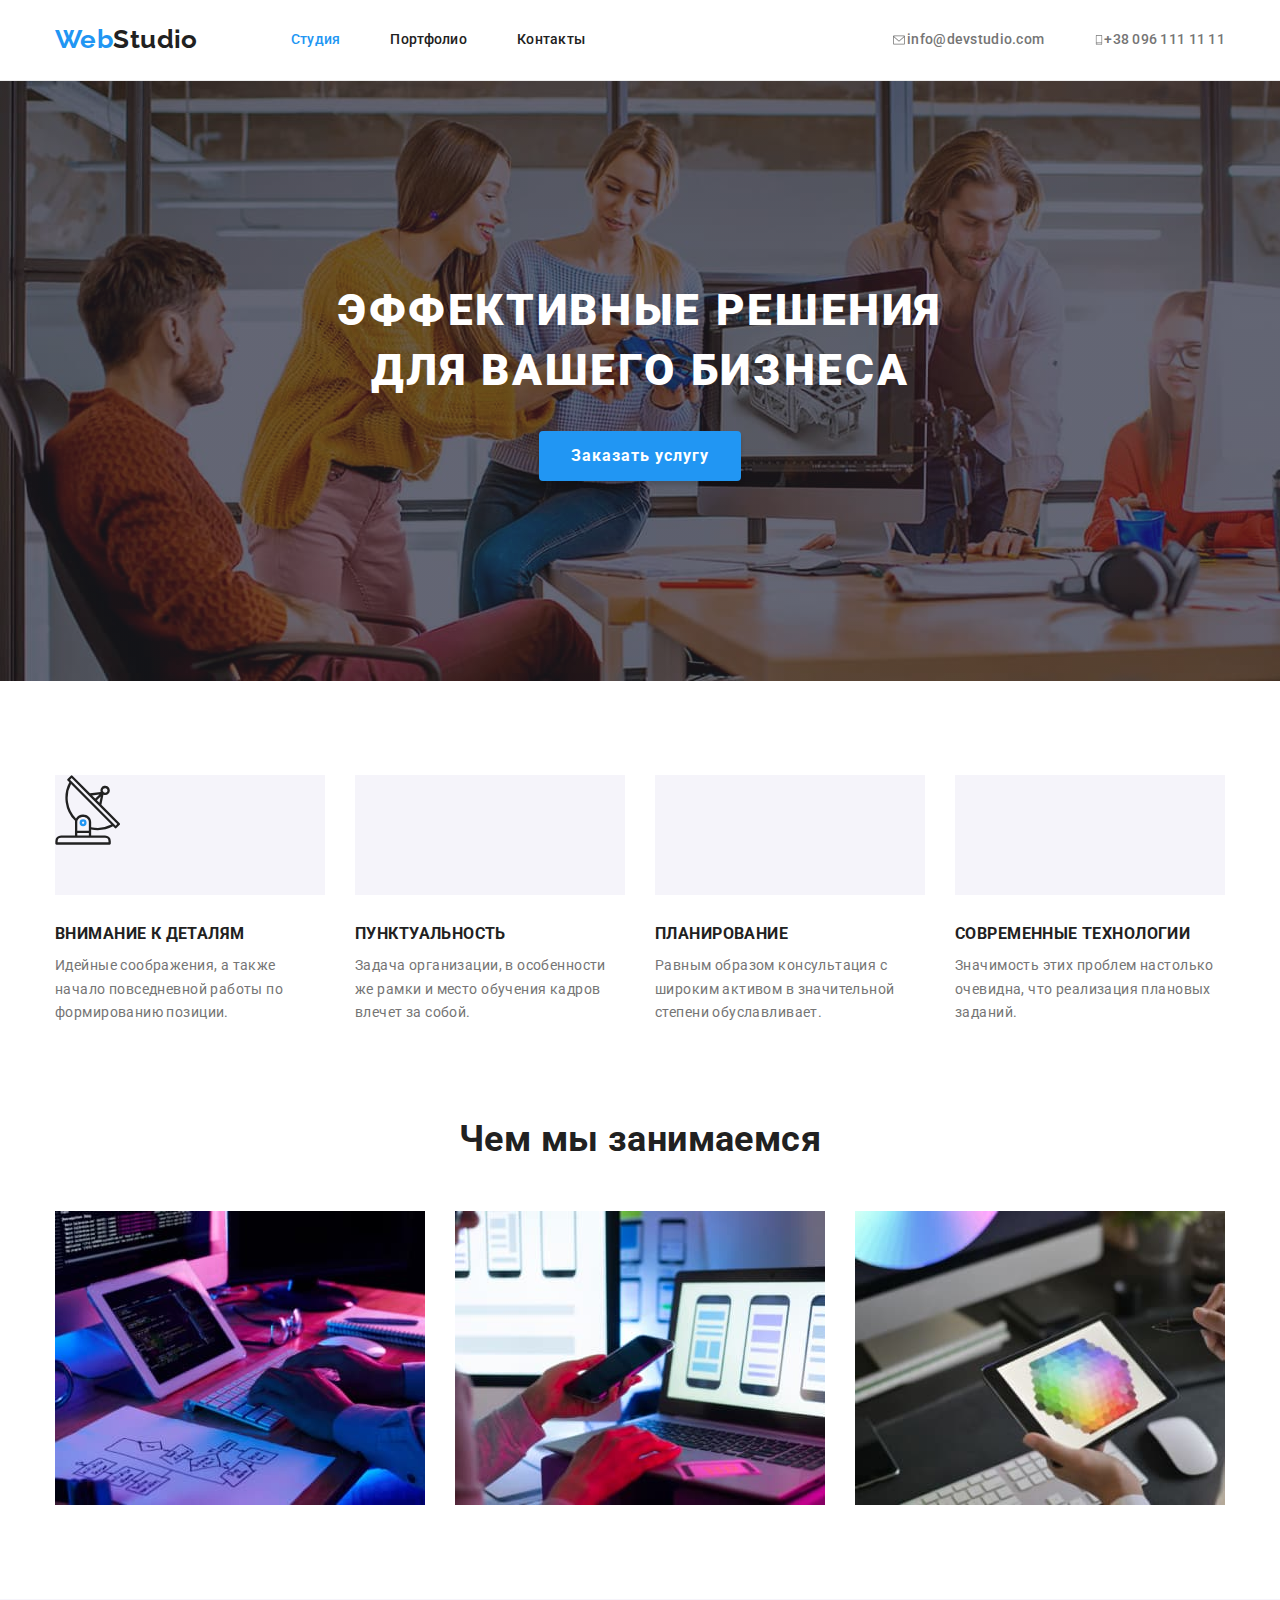
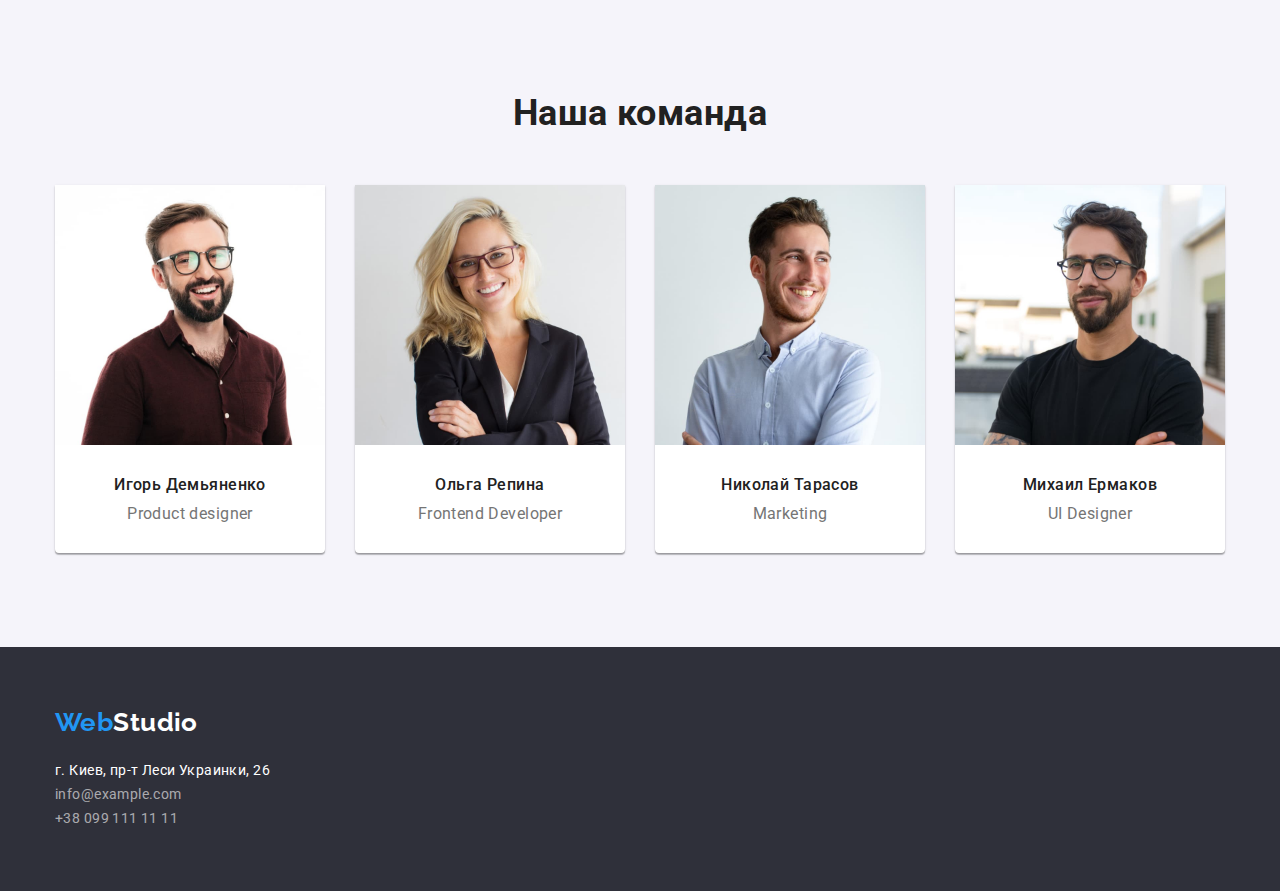
==== index.html @ 72b64bce "features icons" ====
<!DOCTYPE html>
<html lang="ru">
  <head>
    <meta charset="UTF-8" />
    <meta http-equiv="X-UA-Compatible" content="IE=edge" />
    <meta name="viewport" content="width=device-width, initial-scale=1.0" />
    <link rel="preconnect" href="https://fonts.googleapis.com" />
    <link rel="preconnect" href="https://fonts.gstatic.com" crossorigin />
    <link
      href="https://fonts.googleapis.com/css2?family=Raleway:wght@700&family=Roboto:wght@400;500;700;900&display=swap"
      rel="stylesheet"
    />
    <link
      rel="stylesheet"
      href="https://cdnjs.cloudflare.com/ajax/libs/modern-normalize/1.1.0/modern-normalize.min.css"
    />
    <link rel="stylesheet" href="./css/styles.css" />

    <title>Web studio</title>
  </head>

  <body>
    <!--шапка навигация-->
    <header class="top-nav">
      <div class="container top-line">
        <nav class="top-line">
          <a class="company-logo" href="index.html">Web<span class="logo-black">Studio</span> </a>
          <ul class="site-nav">
            <li class="item">
              <a class="nav-link current" href="">Студия</a>
            </li>
            <li class="item">
              <a class="nav-link" href="./portfolio.html">Портфолио</a>
            </li>
            <li class="item">
              <a class="nav-link" href="">Контакты</a>
            </li>
          </ul>
        </nav>
        <ul class="nav-contacts">
          <li class="item">
              <a class="nav-contact"  href="mailto:info@devstudio.com"> <svg class="icon-envelope nav-icon">
              <use href="./images/symbol-defs.svg#icon-envelope"></use> 
            </svg> info@devstudio.com</a>
          </li>
          <li class="item">
            
            <a class="nav-contact" href="tel:+380961111111"> <svg class="icon-phone nav-icon">
              <use href="./images/symbol-defs.svg#icon-smartphone"></use> 
            </svg>+38 096 111 11 11</a>
          </li>
        </ul>
      </div>
    </header>

    <main>
      <!--Главный заголовок с фоном-->
      <section class="main-header">
        <div class="container">
          <h1 class="header-title">Эффективные решения <br />для вашего бизнеса</h1>
          <button class="header-button" type="button">Заказать услугу</button>
        </div>
      </section>

      <!--Особенности-->

      <section class="section">
        <div class="container">
          
          <h2 class="visually-hidden">Особенности</h2>
          <ul class="features-list">
            <li class="features">
              <div class="feature-picture">
                <svg class="picture-icon antenna">
                  <use href="../images/symbol-defs.svg#icon-antenna"></use>
                </svg>
              </div>
              <h3 class="features-header">Внимание к деталям</h3>
              <p class="features-content">
                Идейные соображения, а также начало повседневной работы по формированию позиции.
              </p>
            </li>
            <li class="features">
              <div class="feature-picture"></div>
              <h3 class="features-header">Пунктуальность</h3>
              <p class="features-content">
                Задача организации, в особенности же рамки и место обучения кадров влечет за собой.
              </p>
            </li>
            <li class="features">
              <div class="feature-picture"></div>
              <h3 class="features-header">Планирование</h3>
              <p class="features-content">
                Равным образом консультация с широким активом в значительной степени обуславливает.
              </p>
            </li>
            <li class="features">
              <div class="feature-picture"></div>
              <h3 class="features-header">Современные технологии</h3>
              <p class="features-content">
                Значимость этих проблем настолько очевидна, что реализация плановых заданий.
              </p>
            </li>
          </ul>
        </div>
      </section>

      <!--чем мы занимаемся-->

      <section class="section activities">
        <div class="container">
          <h2 class="header-activities">Чем мы занимаемся</h2>
          <ul class="activities-photos">
            <li class="activities-photo">
              <img class="picture" src="images/box1.jpg" alt="работа за компьютером" width="370" />
            </li>
            <li class="activities-photo">
              <img
                class="picture"
                src="images/box2.jpg"
                alt="работа с моббильным телефоном"
                width="370"
              />
            </li>
            <li class="activities-photo">
              <img class="picture" src="images/box3.jpg" alt="цветовая палитра" width="370" />
            </li>
          </ul>
        </div>
      </section>

      <!--наша команда-->

      <section class="section team">
        <div class="container">
          <h2 class="header-team">Наша команда</h2>
          <ul class="team-cards">
            <li class="team-card">
              <img src="images/product_designer.jpg" alt="мужчина в рубашке и очках" width="270" />
              <div class="team-wrapper">
                <h3 class="team-name">Игорь Демьяненко</h3>
                <p class="team-profession">Product designer</p>
              </div>
            </li>
            <li class="team-card">
              <img src="images/frontend_developer.jpg" alt="женщина в очках" width="270" />
              <div class="team-wrapper">
                <h3 class="team-name">Ольга Репина</h3>
                <p class="team-profession">Frontend Developer</p>
              </div>
            </li>
            <li class="team-card">
              <img src="images/marketing.jpg" alt="мужчина в рубашке" width="270" />
              <div class="team-wrapper">
                <h3 class="team-name">Николай Тарасов</h3>
                <p class="team-profession">Marketing</p>
              </div>
            </li>
            <li class="team-card">
              <img src="images/ui_designer.jpg" alt="мужчина в футболке и очках" width="270" />
              <div class="team-wrapper">
                <h3 class="team-name">Михаил Ермаков</h3>
                <p class="team-profession">UI Designer</p>
              </div>
            </li>
          </ul>
        </div>
      </section>
    </main>
    <!--подвал-->
    <footer class="footer">
      <div class="container">
        <a class="logo-footer" href="index.html">Web<span class="logo-white">Studio</span></a>
        <address class="footer-address-section">
          <ul>
            <li class="footer-address footer-item">г. Киев, пр-т Леси Украинки, 26</li>
            <li>
              <a class="footer-contacts footer-item" href="mailto:info@example.com"
                >info@example.com</a
              >
            </li>
            <li>
              <a class="footer-contacts footer-item" href="tel:+380991111111">+38 099 111 11 11</a>
            </li>
          </ul>
        </address>
      </div>
    </footer>
  </body>
</html>
---- css/styles.css ----
:root {
    --primary-color: #757575;
    --secondary-color: #ffffff;
    --secondary-color-trnsp: #ffffff99;
    --accent-color: #2196f3;
    --title-color: #212121;
    --background-color-main: #ffffff;
    --background-color-dark: #2f303a;
    --background-color-light: #f5f4fa;
}

body {
    color: var(--primary-color);
    background-color: var(--background-color-main);

    font-family: Roboto, sans-serif;
    font-size: 14px;
    line-height: 1.71;
    letter-spacing: 0.03em;
}

h1,
h2,
h3,
p {
    margin:0;
}

ul {
    list-style:none;
    margin:0;
    padding:0;
}

img {
    display:block;
    max-width: 100%;
    height: auto;
}

a{
    text-decoration: none;
}

.container {
    margin-left: auto;
    margin-right: auto;
   width: 1200px;
   padding-left: 15px;
   padding-right: 15px;
}

.section{
    padding-top: 94px;
    padding-bottom: 94px;
  }


/*хедер навигация */
.top-nav {
    border-bottom: 1px solid #ECECEC;
}

.top-line{
    display: flex;
    align-items: center;

}

.site-nav,
.nav-contacts{
    display:flex;
   }

   .site-nav > .item:not(:last-child){
    margin-right: 50px;
}

.nav-link {
    display: block;
    padding-top:32px;
    padding-bottom: 32px;
    color: var(--title-color);
    text-decoration: none;

    font-weight: 500;
    line-height: 1.14;
    letter-spacing: 0.02em;
    
}
.nav-link:hover,
.nav-link:focus {
    color: var(--accent-color);
}
.nav-link.current{
    color: var(--accent-color);
}

.nav-contacts{
  margin-left: auto; 
}
.nav-contacts .item + .item{
    margin-left: 50px;
  
}

.icon-envelope{
    width: 16px;
    height: 12px;
    fill:var(--primary-color)
}

.icon-phone{
    width: 10px;
    height: 16px;
    fill:var(--primary-color)
}

.nav-contact:hover .nav-icon,
.nav-contact:focus .nav-icon
 {
    fill: var(--accent-color);
}

.company-logo {
    margin-right: 93px;
    color: var(--accent-color);
    text-decoration: none;

    font-family: Raleway, sans-serif;
    font-weight: 700;
    font-size: 26px;
    line-height: 1.2;
}
.logo-black {
    color: var(--title-color);
}
.nav-contact {
    display:flex;
    align-items: center;
    
    color: var(--primary-color);
    
    font-weight: 500;
    line-height: 1.14;
    letter-spacing: 0.02em;
}

.nav-contact:hover,
.nav-contact:focus {
    color: var(--accent-color);
}


/* index блок заголовка */
.main-header {
   max-width: 1600px;
   height: 600px;
   margin-left: auto;
  margin-right: auto;
    padding-top:200px;
   padding-bottom:200px;
   
    background-color: var(--background-color-dark);
    text-align: center;

    background-image:  
    linear-gradient(
        to right,
        rgba(47, 48, 58, 0.4),
        rgba(47, 48, 58, 0.4)
    ),
    url("../images/hero_background.jpg");
background-size: cover;
background-repeat: no-repeat;

}
.header-title {
    color: var(--secondary-color);

    font-weight: 900;
    font-size: 44px;
    line-height: 1.36;
   
    letter-spacing: 0.06em;
    text-transform: uppercase;
}

.header-button {
   margin-top:30px;
   padding: 10px 32px; 
   
   border:0px;
   border-radius: 4px;
    
    min-width: 200px;
    text-align: center;
    background-color: var(--accent-color);
    color: var(--secondary-color);
    cursor: pointer;

    font-weight: 700;
    font-size: 16px;
    line-height: 1.87;
    letter-spacing: 0.06em;
    box-shadow: 0px 4px 4px rgba(0, 0, 0, 0.15);
}

.header-button:hover,
.header-button:focus {
    background-color: #188ce8;
}


/* index особенности */

.visually-hidden{
    position: absolute;
    clip: rect(0 0 0 0);
    width: 1px;
    height: 1px;
    margin: -1px;
  }  

.features-header {
     margin-bottom:10px;
    color: var(--title-color);

    font-weight: 700;
    line-height: 1.14;
    text-transform: uppercase;
}

.features-list {
  display:flex;
}

.features:not(:last-child){
    margin-right: 30px;
}

.header-activities,
.header-team {
    color: var(--title-color);
    font-weight: 700;
    font-size: 36px;
    line-height: 1.16;
    text-align: center;
}

.feature-picture{
    width: 270px;
    height: 120px;
    margin-bottom: 30px;
    background-color: var(--background-color-light);
}
.antenna{
    width: 65px;
    height: 70px;
    display:flex;
    align-items: center;
}

/* Activities */
.activities{
    padding-top:0px; 
}
.activities-photos{
    display:flex;
    justify-content: space-between;
    margin-top:50px;
}

/* index наша команда */

.team {
    background-color: var(--background-color-light);
}

.team-cards{
    display: flex;
    justify-content: space-between;
    margin-top: 50px;
} 

.team-card {
    background-color: var(--background-color-main);
border-radius: 0px 0px 4px 4px;
box-shadow: 0px 1px 3px rgba(0, 0, 0, 0.12), 0px 1px 1px rgba(0, 0, 0, 0.14), 0px 2px 1px rgba(0, 0, 0, 0.2);
}

.team-wrapper{
    padding-top: 30px;
    padding-bottom: 30px;
}
.team-name {
    color: var(--title-color);

    font-weight: 500;
    font-size: 16px;
    line-height: 1.19;
    text-align: center;
    margin-bottom:10px;
}

.team-profession {
    font-size: 16px;
    line-height: 1.19;
    text-align: center;
}
/* футер */

.footer {
    background-color: var(--background-color-dark);
    padding-top:60px;
    padding-bottom:60px;
}

.logo-footer {
    color: var(--accent-color);
    text-decoration: none;

    font-family: Raleway, sans-serif;
    font-weight: 700;
    font-size: 26px;
    line-height: 1.2;
}
.logo-white {
    color: var(--secondary-color);
}
.footer-address-section {
    font-style: normal;
    margin-top:20px;
}

.footer-address {
    color: var(--secondary-color);
   }
.footer-contacts {
    color: var(--secondary-color-trnsp);
    text-decoration: none;
    margin-top: 9px;
   }

.footer-contacts:hover,
.footer-contacts:focus {
    color: var(--accent-color);
}
/* портфолио фильтры */

.filter{
    display:flex;
    justify-content: center;
    margin-bottom: 50px;
}

.filter .item + .item {
    margin-left: 8px;
}
.filters-button {
    
    padding:6px 22px;
    color: var(--title-color);
    background-color: var(--background-color-light);
    cursor: pointer;
    border: 0px;
    border-radius: 4px;

    font-family: inherit;
    font-weight: 500;
    font-size: 16px;
    line-height: 1.62;
    text-align: center;
}
.filters-button:active,
.filters-button:hover,
.filters-button:focus {
    color: var(--secondary-color);
    background-color: var(--accent-color);
    box-shadow: 0px 3px 1px rgba(0, 0, 0, 0.1), 0px 1px 2px rgba(0, 0, 0, 0.08), 0px 2px 2px rgba(0, 0, 0, 0.12);
}

/* портфолио проекты */

.portfolio-cards{
    display:flex;
    flex-wrap: wrap;
   
    margin-left: -30px;
    margin-top: -30px;
}

.portfolio-card{
    margin-left: 30px;
    margin-top: 30px;
}

.portfolio-text {
    padding:20px 24px;
    border: 1px solid #EEEEEE;
}

.portfolio-link {
    text-decoration: none;
    display:block;
}
.portfolio-title {
    margin:0px;
     
    color: var(--title-color);

    font-weight: 700;
    font-size: 18px;
    line-height: 2;
    letter-spacing: 0.06em;
}

.portfolio-filter {
    margin:0px;
    color: var(--primary-color);

    font-size: 16px;
    line-height: 1.87;
}
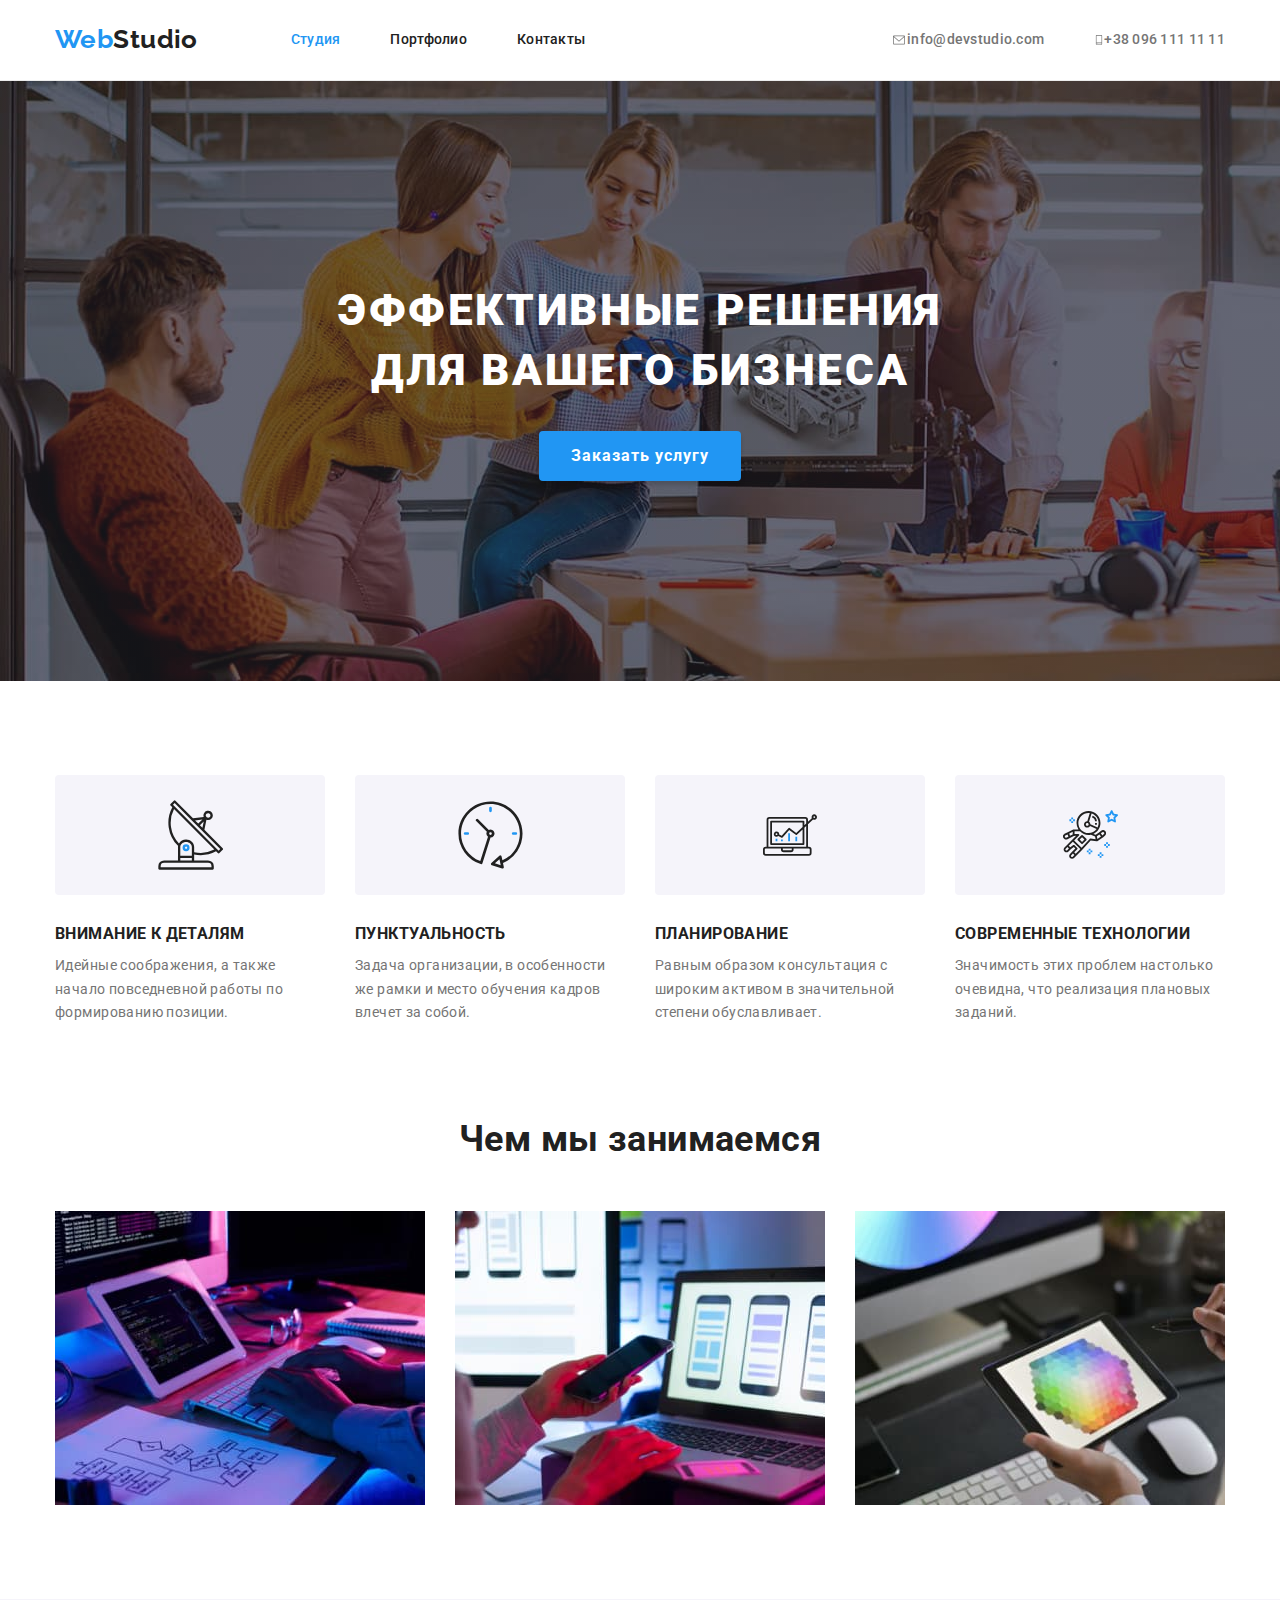
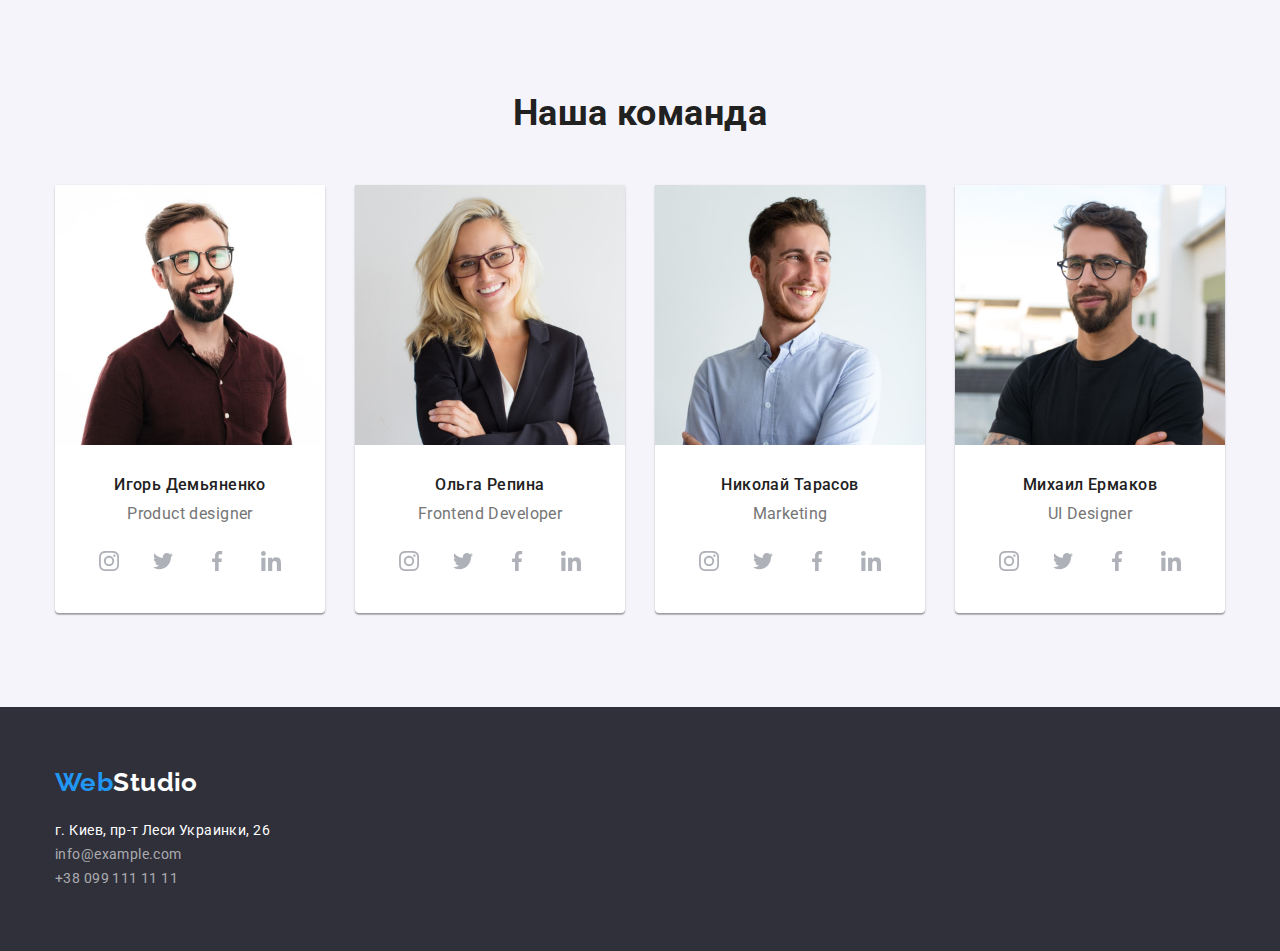
==== commit dfe5b986: "features, team" ====
--- a/index.html
+++ b/index.html
@@ -81,21 +81,33 @@
               </p>
             </li>
             <li class="features">
-              <div class="feature-picture"></div>
+              <div class="feature-picture">
+                <svg class="picture-icon clock">
+                  <use href="../images/symbol-defs.svg#icon-clock"></use>
+                </svg>
+              </div>
               <h3 class="features-header">Пунктуальность</h3>
               <p class="features-content">
                 Задача организации, в особенности же рамки и место обучения кадров влечет за собой.
               </p>
             </li>
             <li class="features">
-              <div class="feature-picture"></div>
+              <div class="feature-picture">
+                <svg class="picture-icon diagram">
+                  <use href="../images/symbol-defs.svg#icon-diagram"></use>
+                </svg>
+              </div>
               <h3 class="features-header">Планирование</h3>
               <p class="features-content">
                 Равным образом консультация с широким активом в значительной степени обуславливает.
               </p>
             </li>
             <li class="features">
-              <div class="feature-picture"></div>
+              <div class="feature-picture">
+                <svg class="picture-icon astronaut">
+                  <use href="../images/symbol-defs.svg#icon-astronaut"></use>
+                </svg>
+              </div>
               <h3 class="features-header">Современные технологии</h3>
               <p class="features-content">
                 Значимость этих проблем настолько очевидна, что реализация плановых заданий.
@@ -140,13 +152,73 @@
               <div class="team-wrapper">
                 <h3 class="team-name">Игорь Демьяненко</h3>
                 <p class="team-profession">Product designer</p>
-              </div>
+                <div class="social-links">
+                  <a class="link-instagram link-icon" href="">
+                    <svg class="social-icons instagram" >
+                      <use href="../images/symbol-defs.svg#icon-instagram"> 
+                      </use>
+                    </svg>
+                  </a>
+
+                  <a class="link-twitter link-icon" href="">
+                    <svg class="social-icons twitter" >
+                      <use href="../images/symbol-defs.svg#icon-twitter"> 
+                      </use>
+                    </svg>
+                  </a>
+
+                  <a class="link-facebook link-icon" href="">
+                    <svg class="social-icons facebook" >
+                      <use href="../images/symbol-defs.svg#icon-facebook"> 
+                      </use>
+                    </svg>
+                  </a>
+
+                  <a class="link-linkedin link-icon" href="">
+                    <svg class="social-icons linkedin" >
+                      <use href="../images/symbol-defs.svg#icon-linkedin"> 
+                      </use>
+                    </svg>
+                  </a>
+                  
+                  </div>
+                </div>
             </li>
             <li class="team-card">
               <img src="images/frontend_developer.jpg" alt="женщина в очках" width="270" />
               <div class="team-wrapper">
                 <h3 class="team-name">Ольга Репина</h3>
                 <p class="team-profession">Frontend Developer</p>
+                <div class="social-links">
+                  <a class="link-instagram link-icon" href="">
+                    <svg class="social-icons instagram" >
+                      <use href="../images/symbol-defs.svg#icon-instagram"> 
+                      </use>
+                    </svg>
+                  </a>
+
+                  <a class="link-twitter link-icon" href="">
+                    <svg class="social-icons twitter" >
+                      <use href="../images/symbol-defs.svg#icon-twitter"> 
+                      </use>
+                    </svg>
+                  </a>
+
+                  <a class="link-facebook link-icon" href="">
+                    <svg class="social-icons facebook" >
+                      <use href="../images/symbol-defs.svg#icon-facebook"> 
+                      </use>
+                    </svg>
+                  </a>
+
+                  <a class="link-linkedin link-icon" href="">
+                    <svg class="social-icons linkedin" >
+                      <use href="../images/symbol-defs.svg#icon-linkedin"> 
+                      </use>
+                    </svg>
+                  </a>
+                  
+                  </div>
               </div>
             </li>
             <li class="team-card">
@@ -154,14 +226,74 @@
               <div class="team-wrapper">
                 <h3 class="team-name">Николай Тарасов</h3>
                 <p class="team-profession">Marketing</p>
-              </div>
+                <div class="social-links">
+                  <a class="link-instagram link-icon" href="">
+                    <svg class="social-icons instagram" >
+                      <use href="../images/symbol-defs.svg#icon-instagram"> 
+                      </use>
+                    </svg>
+                  </a>
+
+                  <a class="link-twitter link-icon" href="">
+                    <svg class="social-icons twitter" >
+                      <use href="../images/symbol-defs.svg#icon-twitter"> 
+                      </use>
+                    </svg>
+                  </a>
+
+                  <a class="link-facebook link-icon" href="">
+                    <svg class="social-icons facebook" >
+                      <use href="../images/symbol-defs.svg#icon-facebook"> 
+                      </use>
+                    </svg>
+                  </a>
+
+                  <a class="link-linkedin link-icon" href="">
+                    <svg class="social-icons linkedin" >
+                      <use href="../images/symbol-defs.svg#icon-linkedin"> 
+                      </use>
+                    </svg>
+                  </a>
+                  
+                  </div>
+            </div>
             </li>
             <li class="team-card">
               <img src="images/ui_designer.jpg" alt="мужчина в футболке и очках" width="270" />
               <div class="team-wrapper">
                 <h3 class="team-name">Михаил Ермаков</h3>
                 <p class="team-profession">UI Designer</p>
-              </div>
+                <div class="social-links">
+                  <a class="link-instagram link-icon" href="">
+                    <svg class="social-icons instagram" >
+                      <use href="../images/symbol-defs.svg#icon-instagram"> 
+                      </use>
+                    </svg>
+                  </a>
+
+                  <a class="link-twitter link-icon" href="">
+                    <svg class="social-icons twitter" >
+                      <use href="../images/symbol-defs.svg#icon-twitter"> 
+                      </use>
+                    </svg>
+                  </a>
+
+                  <a class="link-facebook link-icon" href="">
+                    <svg class="social-icons facebook" >
+                      <use href="../images/symbol-defs.svg#icon-facebook"> 
+                      </use>
+                    </svg>
+                  </a>
+
+                  <a class="link-linkedin link-icon" href="">
+                    <svg class="social-icons linkedin" >
+                      <use href="../images/symbol-defs.svg#icon-linkedin"> 
+                      </use>
+                    </svg>
+                  </a>
+                  
+                  </div>
+                </div>
             </li>
           </ul>
         </div>
--- a/css/styles.css
+++ b/css/styles.css
@@ -4,14 +4,14 @@
     --secondary-color-trnsp: #ffffff99;
     --accent-color: #2196f3;
     --title-color: #212121;
-    --background-color-main: #ffffff;
     --background-color-dark: #2f303a;
     --background-color-light: #f5f4fa;
+    --icon-color:#AFB1B8
 }
 
 body {
     color: var(--primary-color);
-    background-color: var(--background-color-main);
+    background-color: var(--secondary-color);
 
     font-family: Roboto, sans-serif;
     font-size: 14px;
@@ -253,14 +253,29 @@
     height: 120px;
     margin-bottom: 30px;
     background-color: var(--background-color-light);
+    display:flex;
+    justify-content: center;
+    align-items: center;
+    border-radius: 4px;
 }
 .antenna{
     width: 65px;
     height: 70px;
-    display:flex;
-    align-items: center;
-}
-
+}
+.clock{
+    width: 67px;
+    height: 70px;
+}
+
+.diagram{
+    width: 70px;
+    height: 54px;
+}
+
+.astronaut{
+    width: 55px;
+    height: 61px;
+}
 /* Activities */
 .activities{
     padding-top:0px; 
@@ -284,7 +299,7 @@
 } 
 
 .team-card {
-    background-color: var(--background-color-main);
+    background-color: var(--secondary-color);
 border-radius: 0px 0px 4px 4px;
 box-shadow: 0px 1px 3px rgba(0, 0, 0, 0.12), 0px 1px 1px rgba(0, 0, 0, 0.14), 0px 2px 1px rgba(0, 0, 0, 0.2);
 }
@@ -308,6 +323,56 @@
     line-height: 1.19;
     text-align: center;
 }
+.social-links {
+    
+    width: 206px;
+    height: 44px;
+    display:inline-flex;
+    justify-content: space-between;
+    margin: 16px 32px 0 32px;
+    
+}
+
+.link-icon{
+    width: 44px;
+    height: 44px;
+    border-radius: 50%;
+    display: inline-flex;
+    justify-content: center;
+    align-items: center;
+    fill:var(--icon-color);
+   }
+.social-icons{
+    width: 20px;
+    height: 20px;
+   
+}
+
+.link-icon:hover{
+    fill:var(--secondary-color);
+    background-color: var(--accent-color);
+}
+
+
+/* .instagram{
+    width: 20px;
+    height: 20px; */
+    /* margin:auto;
+    align-items: center;
+}
+
+.twitter{
+    width: 20px;
+    height: 16px;
+}
+.facebook{   
+    width: 10px;
+    height: 20px;
+}
+.linkedin{
+    width: 20px;
+    height: 20px;
+} */
 /* футер */
 
 .footer {
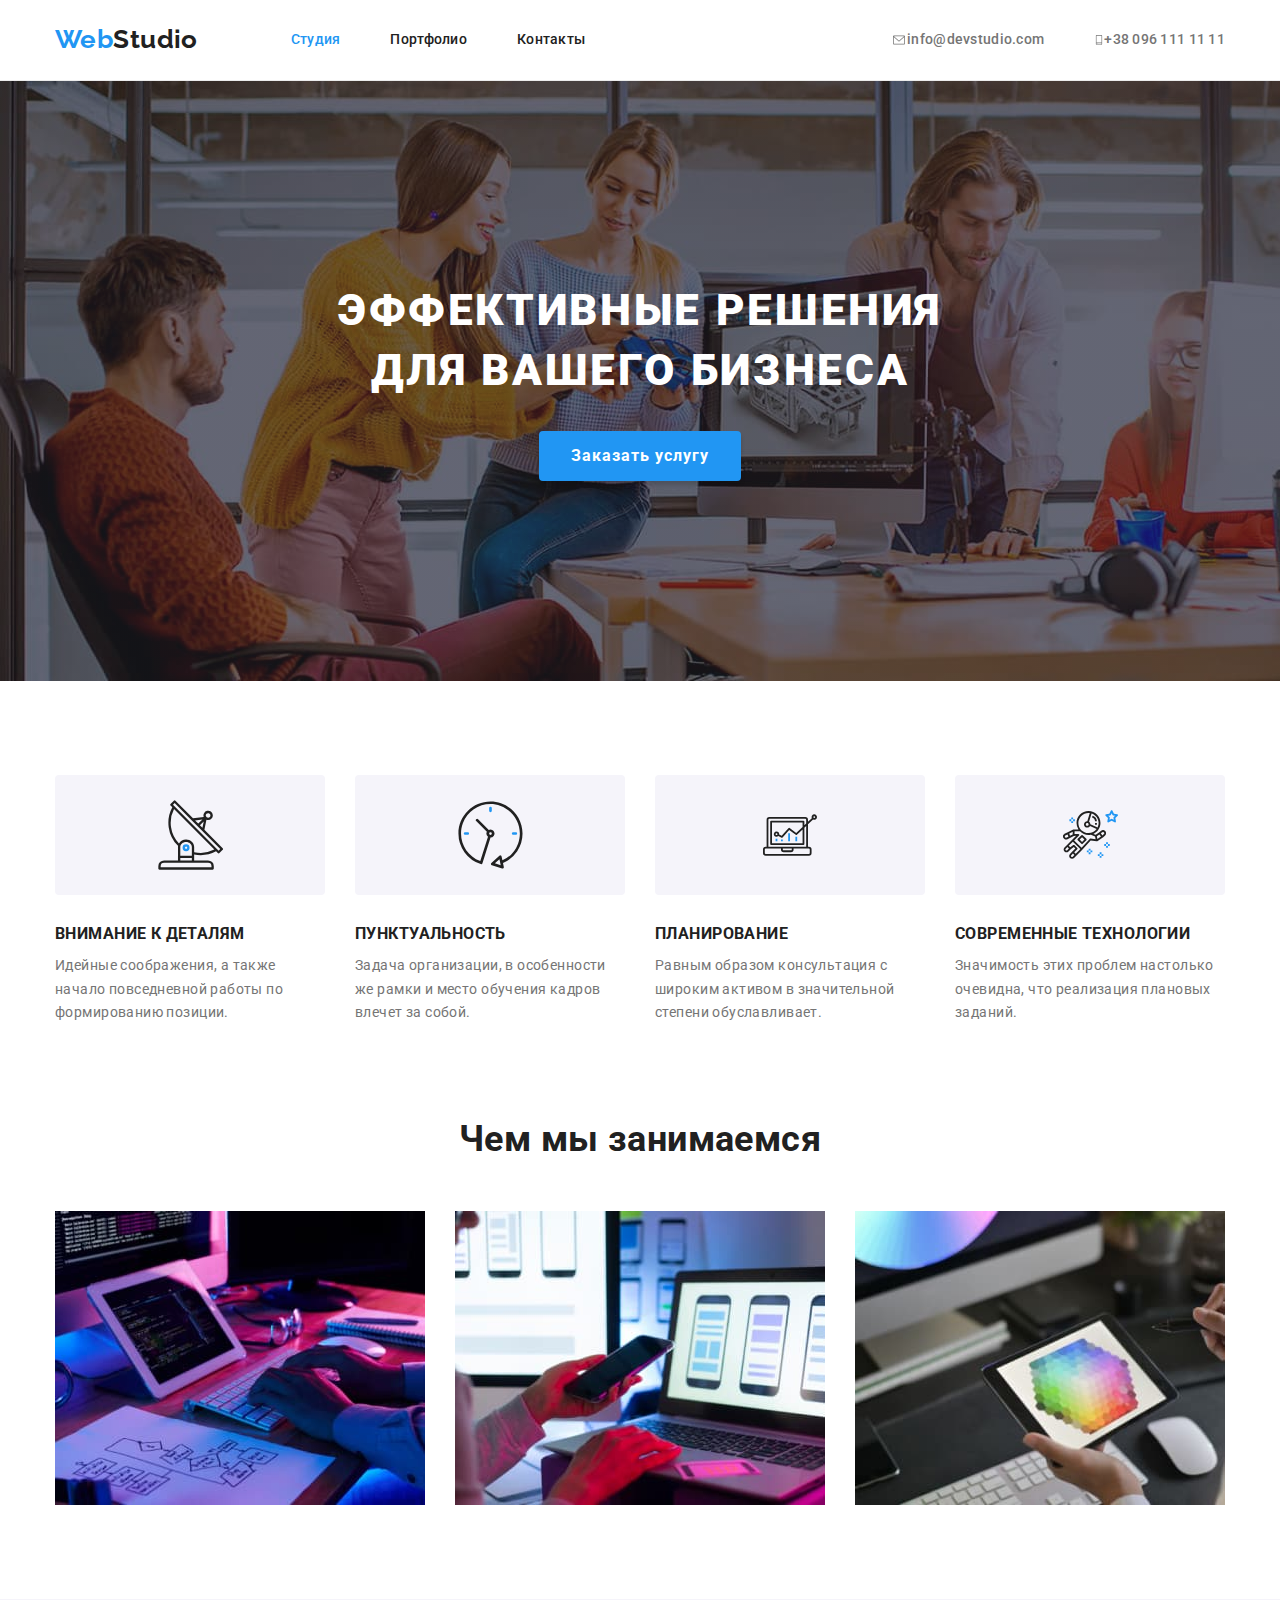
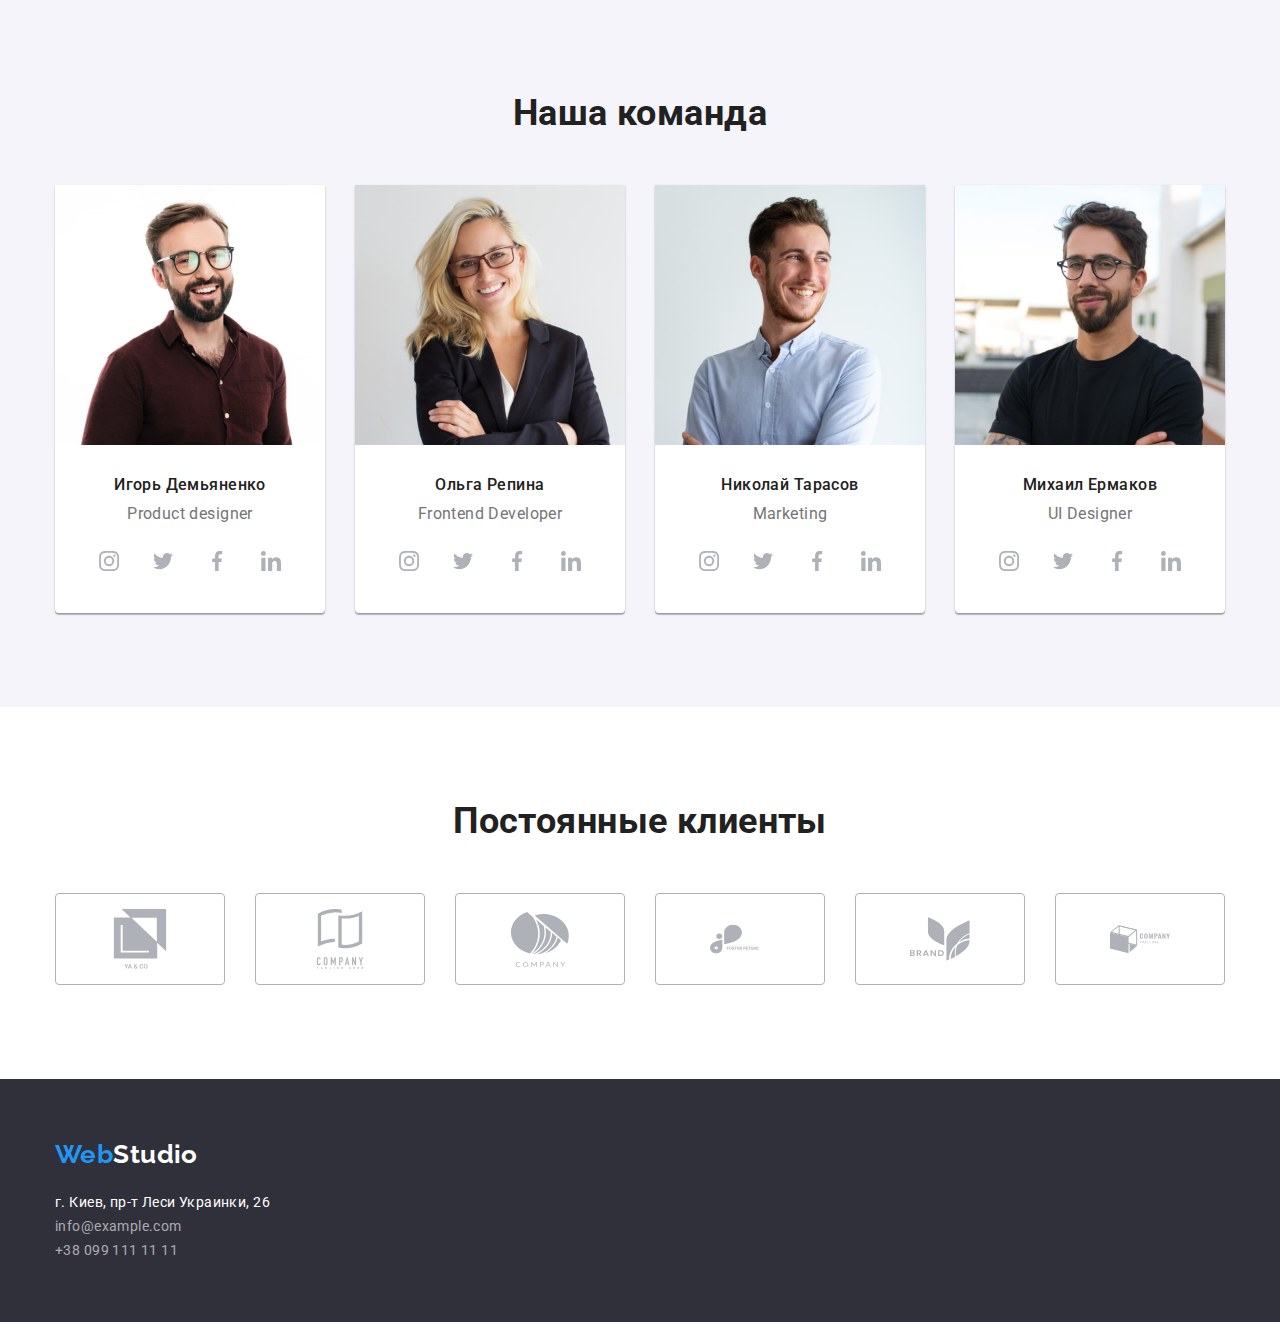
==== commit b9589f77: "clients" ====
--- a/index.html
+++ b/index.html
@@ -298,6 +298,47 @@
           </ul>
         </div>
       </section>
+
+      <!--Клиенты-->
+
+      <section class="section clients">
+        <div class="container">
+          <h2 class="header-clients">Постоянные клиенты</h2>
+          <div class="clients-links">
+            <a href="" class="client-link">
+              <svg class="client-icon">
+                <use href="../images/symbol-defs.svg#icon-company1"></use>
+              </svg>
+            </a>
+            <a href="" class="client-link">
+              <svg class="client-icon">
+                <use href="../images/symbol-defs.svg#icon-company2"></use>
+              </svg>
+            </a>
+            <a href="" class="client-link">
+              <svg class="client-icon">
+                <use href="../images/symbol-defs.svg#icon-company3"></use>
+              </svg>
+            </a>
+            <a href="" class="client-link">
+              <svg class="client-icon">
+                <use href="../images/symbol-defs.svg#icon-company4"></use>
+              </svg>
+            </a>
+            <a href="" class="client-link">
+              <svg class="client-icon">
+                <use href="../images/symbol-defs.svg#icon-company5"></use>
+              </svg>
+            </a>
+            <a href="" class="client-link">
+              <svg class="client-icon">
+                <use href="../images/symbol-defs.svg#icon-company6"></use>
+              </svg>
+            </a>
+          </div>
+        </div>
+      </section>
+
     </main>
     <!--подвал-->
     <footer class="footer">
--- a/css/styles.css
+++ b/css/styles.css
@@ -240,7 +240,8 @@
 }
 
 .header-activities,
-.header-team {
+.header-team,
+.header-clients{
     color: var(--title-color);
     font-weight: 700;
     font-size: 36px;
@@ -337,7 +338,7 @@
     width: 44px;
     height: 44px;
     border-radius: 50%;
-    display: inline-flex;
+    display: flex;
     justify-content: center;
     align-items: center;
     fill:var(--icon-color);
@@ -348,31 +349,43 @@
    
 }
 
-.link-icon:hover{
+.link-icon:hover,
+.link-icon:focus{
     fill:var(--secondary-color);
     background-color: var(--accent-color);
 }
-
-
-/* .instagram{
-    width: 20px;
-    height: 20px; */
-    /* margin:auto;
+/* клиенты */
+
+.clients-links{
+    margin-top: 50px;
+    display: flex;
+    justify-content: space-between;
+}
+
+.client-link {
+    display: inline-flex;
+    justify-content: center;
     align-items: center;
-}
-
-.twitter{
-    width: 20px;
-    height: 16px;
-}
-.facebook{   
-    width: 10px;
-    height: 20px;
-}
-.linkedin{
-    width: 20px;
-    height: 20px;
-} */
+   
+    width: 170px;
+height: 92px;
+border: 1px solid var(--icon-color);
+border-radius: 4px;
+    
+    fill:var(--icon-color);
+}
+
+.client-link:hover ,
+.client-link:focus {
+    fill:var(--accent-color);
+    border: 1px solid var(--accent-color);
+}
+.client-icon{
+    width: 106px;
+    height: 60px;
+
+}
+
 /* футер */
 
 .footer {
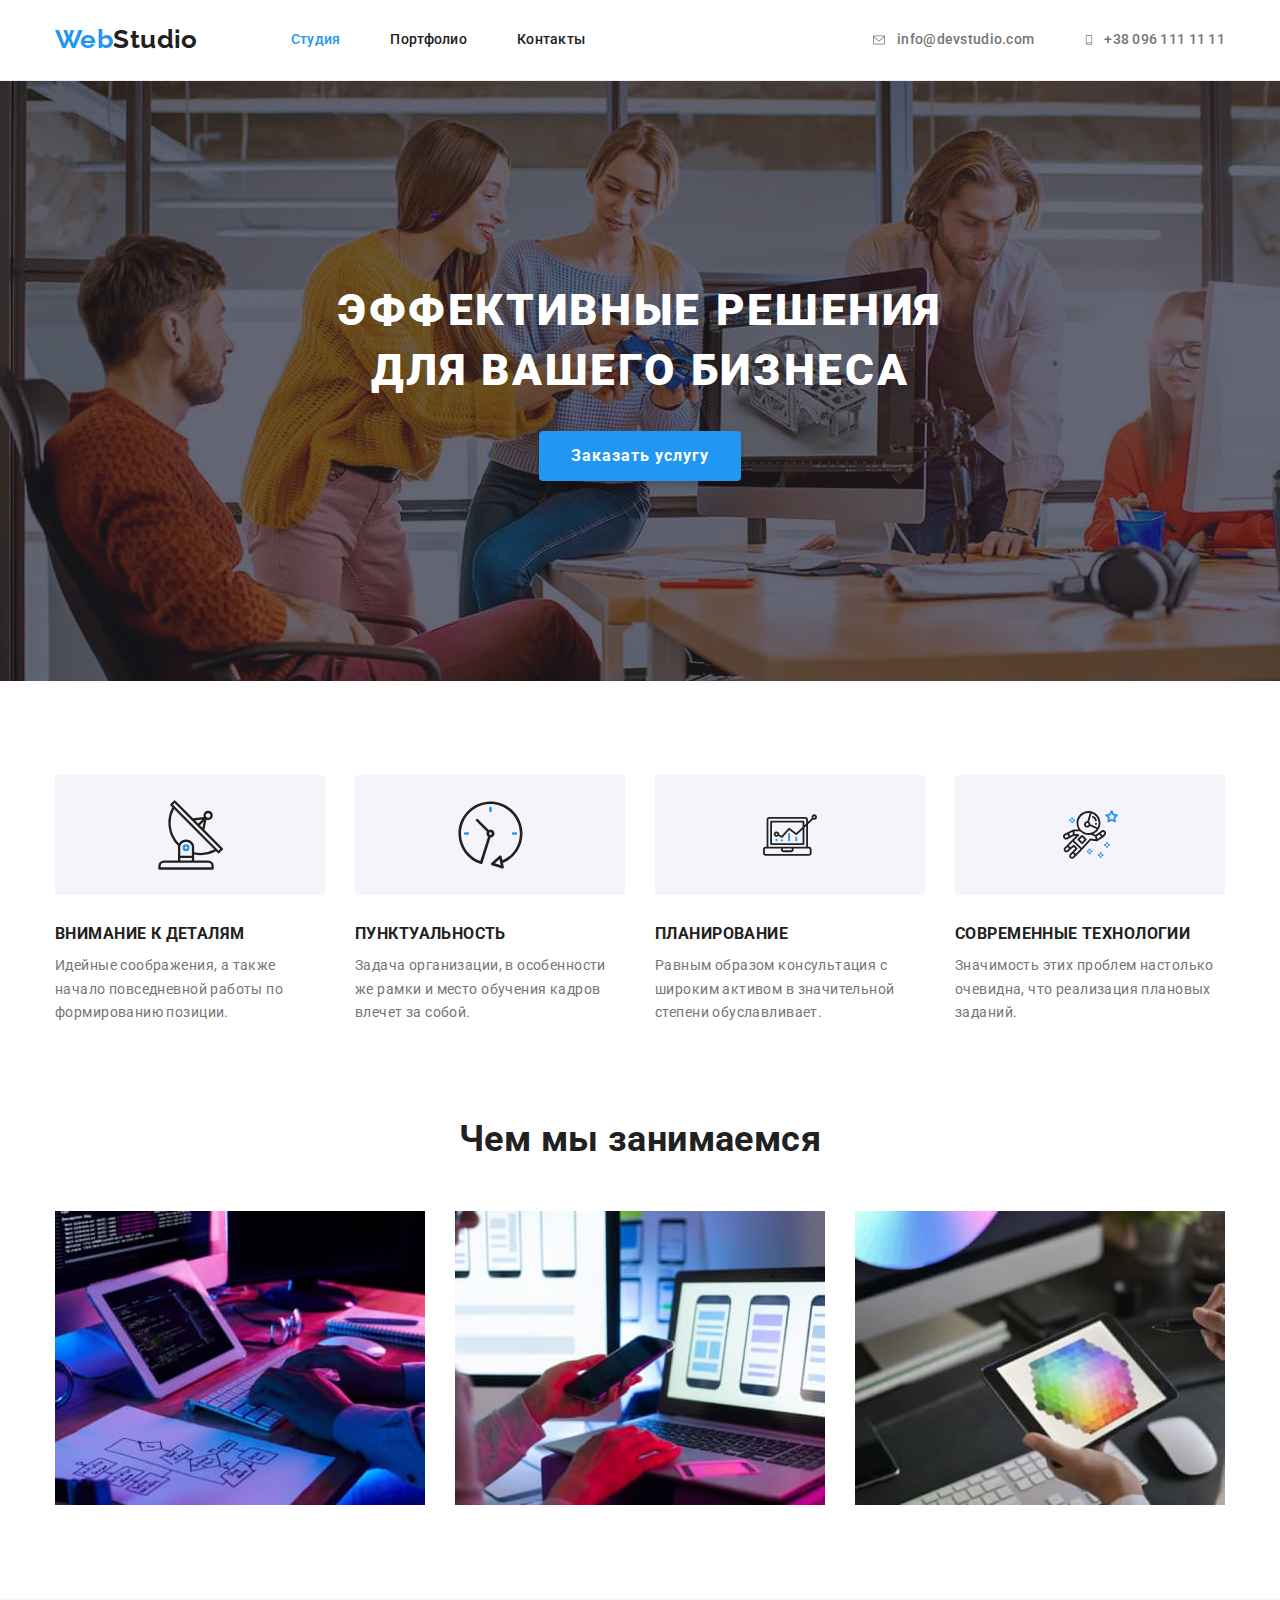
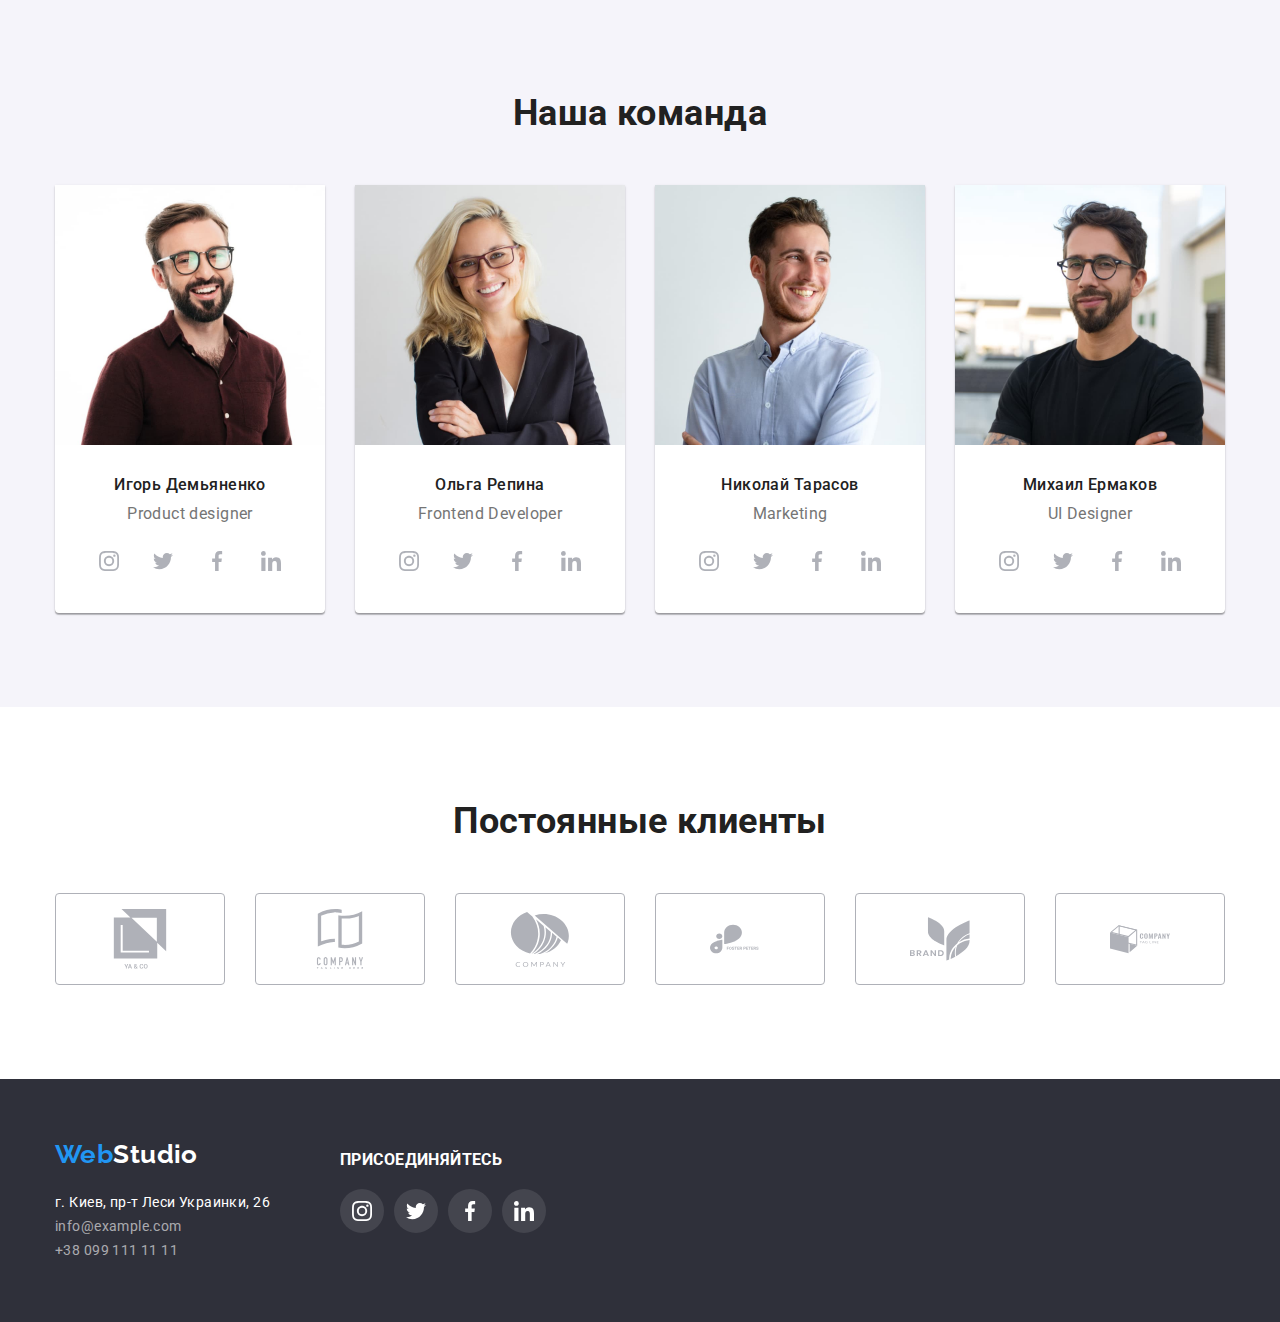
==== commit d1aa8e95: "footer" ====
--- a/index.html
+++ b/index.html
@@ -39,15 +39,20 @@
         </nav>
         <ul class="nav-contacts">
           <li class="item">
-              <a class="nav-contact"  href="mailto:info@devstudio.com"> <svg class="icon-envelope nav-icon">
-              <use href="./images/symbol-defs.svg#icon-envelope"></use> 
-            </svg> info@devstudio.com</a>
+            <a class="nav-contact" href="mailto:info@devstudio.com">
+              <svg class="nav-icon" width="16" height="12">
+                <use href="./images/symbol-defs.svg#icon-envelope"></use>
+              </svg>
+              info@devstudio.com</a
+            >
           </li>
           <li class="item">
-            
-            <a class="nav-contact" href="tel:+380961111111"> <svg class="icon-phone nav-icon">
-              <use href="./images/symbol-defs.svg#icon-smartphone"></use> 
-            </svg>+38 096 111 11 11</a>
+            <a class="nav-contact" href="tel:+380961111111">
+              <svg class="nav-icon" width="10" height="16">
+                <use href="./images/symbol-defs.svg#icon-smartphone"></use>
+              </svg>
+              +38 096 111 11 11</a
+            >
           </li>
         </ul>
       </div>
@@ -66,49 +71,48 @@
 
       <section class="section">
         <div class="container">
-          
           <h2 class="visually-hidden">Особенности</h2>
           <ul class="features-list">
             <li class="features">
               <div class="feature-picture">
-                <svg class="picture-icon antenna">
-                  <use href="../images/symbol-defs.svg#icon-antenna"></use>
-                </svg>
-              </div>
-              <h3 class="features-header">Внимание к деталям</h3>
+                <svg class="picture-icon" width="65" height="70">
+                  <use href="./images/symbol-defs.svg#icon-antenna"></use>
+                </svg>
+              </div>
+              <h3 class="uppercase-header">Внимание к деталям</h3>
               <p class="features-content">
                 Идейные соображения, а также начало повседневной работы по формированию позиции.
               </p>
             </li>
             <li class="features">
               <div class="feature-picture">
-                <svg class="picture-icon clock">
-                  <use href="../images/symbol-defs.svg#icon-clock"></use>
-                </svg>
-              </div>
-              <h3 class="features-header">Пунктуальность</h3>
+                <svg class="picture-icon" width="67" height="70">
+                  <use href="./images/symbol-defs.svg#icon-clock"></use>
+                </svg>
+              </div>
+              <h3 class="uppercase-header">Пунктуальность</h3>
               <p class="features-content">
                 Задача организации, в особенности же рамки и место обучения кадров влечет за собой.
               </p>
             </li>
             <li class="features">
               <div class="feature-picture">
-                <svg class="picture-icon diagram">
-                  <use href="../images/symbol-defs.svg#icon-diagram"></use>
-                </svg>
-              </div>
-              <h3 class="features-header">Планирование</h3>
+                <svg class="picture-icon" width="70" height="54">
+                  <use href="./images/symbol-defs.svg#icon-diagram"></use>
+                </svg>
+              </div>
+              <h3 class="uppercase-header">Планирование</h3>
               <p class="features-content">
                 Равным образом консультация с широким активом в значительной степени обуславливает.
               </p>
             </li>
             <li class="features">
               <div class="feature-picture">
-                <svg class="picture-icon astronaut">
-                  <use href="../images/symbol-defs.svg#icon-astronaut"></use>
-                </svg>
-              </div>
-              <h3 class="features-header">Современные технологии</h3>
+                <svg class="picture-icon" width="55" height="61">
+                  <use href="./images/symbol-defs.svg#icon-astronaut"></use>
+                </svg>
+              </div>
+              <h3 class="uppercase-header">Современные технологии</h3>
               <p class="features-content">
                 Значимость этих проблем настолько очевидна, что реализация плановых заданий.
               </p>
@@ -152,73 +156,79 @@
               <div class="team-wrapper">
                 <h3 class="team-name">Игорь Демьяненко</h3>
                 <p class="team-profession">Product designer</p>
-                <div class="social-links">
-                  <a class="link-instagram link-icon" href="">
-                    <svg class="social-icons instagram" >
-                      <use href="../images/symbol-defs.svg#icon-instagram"> 
-                      </use>
-                    </svg>
-                  </a>
-
-                  <a class="link-twitter link-icon" href="">
-                    <svg class="social-icons twitter" >
-                      <use href="../images/symbol-defs.svg#icon-twitter"> 
-                      </use>
-                    </svg>
-                  </a>
-
-                  <a class="link-facebook link-icon" href="">
-                    <svg class="social-icons facebook" >
-                      <use href="../images/symbol-defs.svg#icon-facebook"> 
-                      </use>
-                    </svg>
-                  </a>
-
-                  <a class="link-linkedin link-icon" href="">
-                    <svg class="social-icons linkedin" >
-                      <use href="../images/symbol-defs.svg#icon-linkedin"> 
-                      </use>
-                    </svg>
-                  </a>
-                  
-                  </div>
-                </div>
+                <ul class="social-links">
+                  <li>
+                    <a class="link-icon" href="">
+                      <svg class="social-icons">
+                        <use href="./images/symbol-defs.svg#icon-instagram"></use>
+                      </svg>
+                    </a>
+                  </li>
+
+                  <li>
+                    <a class="link-twitter link-icon" href="">
+                      <svg class="social-icons twitter">
+                        <use href="./images/symbol-defs.svg#icon-twitter"></use>
+                      </svg>
+                    </a>
+                  </li>
+
+                  <li>
+                    <a class="link-facebook link-icon" href="">
+                      <svg class="social-icons facebook">
+                        <use href="./images/symbol-defs.svg#icon-facebook"></use>
+                      </svg>
+                    </a>
+                  </li>
+
+                  <li>
+                    <a class="link-linkedin link-icon" href="">
+                      <svg class="social-icons linkedin">
+                        <use href="./images/symbol-defs.svg#icon-linkedin"></use>
+                      </svg>
+                    </a>
+                  </li>
+                </ul>
+              </div>
             </li>
             <li class="team-card">
               <img src="images/frontend_developer.jpg" alt="женщина в очках" width="270" />
               <div class="team-wrapper">
                 <h3 class="team-name">Ольга Репина</h3>
                 <p class="team-profession">Frontend Developer</p>
-                <div class="social-links">
-                  <a class="link-instagram link-icon" href="">
-                    <svg class="social-icons instagram" >
-                      <use href="../images/symbol-defs.svg#icon-instagram"> 
-                      </use>
-                    </svg>
-                  </a>
-
-                  <a class="link-twitter link-icon" href="">
-                    <svg class="social-icons twitter" >
-                      <use href="../images/symbol-defs.svg#icon-twitter"> 
-                      </use>
-                    </svg>
-                  </a>
-
-                  <a class="link-facebook link-icon" href="">
-                    <svg class="social-icons facebook" >
-                      <use href="../images/symbol-defs.svg#icon-facebook"> 
-                      </use>
-                    </svg>
-                  </a>
-
-                  <a class="link-linkedin link-icon" href="">
-                    <svg class="social-icons linkedin" >
-                      <use href="../images/symbol-defs.svg#icon-linkedin"> 
-                      </use>
-                    </svg>
-                  </a>
-                  
-                  </div>
+                <ul class="social-links">
+                  <li>
+                    <a class="link-icon" href="">
+                      <svg class="social-icons">
+                        <use href="./images/symbol-defs.svg#icon-instagram"></use>
+                      </svg>
+                    </a>
+                  </li>
+
+                  <li>
+                    <a class="link-twitter link-icon" href="">
+                      <svg class="social-icons twitter">
+                        <use href="./images/symbol-defs.svg#icon-twitter"></use>
+                      </svg>
+                    </a>
+                  </li>
+
+                  <li>
+                    <a class="link-facebook link-icon" href="">
+                      <svg class="social-icons facebook">
+                        <use href="./images/symbol-defs.svg#icon-facebook"></use>
+                      </svg>
+                    </a>
+                  </li>
+
+                  <li>
+                    <a class="link-linkedin link-icon" href="">
+                      <svg class="social-icons linkedin">
+                        <use href="./images/symbol-defs.svg#icon-linkedin"></use>
+                      </svg>
+                    </a>
+                  </li>
+                </ul>
               </div>
             </li>
             <li class="team-card">
@@ -226,74 +236,80 @@
               <div class="team-wrapper">
                 <h3 class="team-name">Николай Тарасов</h3>
                 <p class="team-profession">Marketing</p>
-                <div class="social-links">
-                  <a class="link-instagram link-icon" href="">
-                    <svg class="social-icons instagram" >
-                      <use href="../images/symbol-defs.svg#icon-instagram"> 
-                      </use>
-                    </svg>
-                  </a>
-
-                  <a class="link-twitter link-icon" href="">
-                    <svg class="social-icons twitter" >
-                      <use href="../images/symbol-defs.svg#icon-twitter"> 
-                      </use>
-                    </svg>
-                  </a>
-
-                  <a class="link-facebook link-icon" href="">
-                    <svg class="social-icons facebook" >
-                      <use href="../images/symbol-defs.svg#icon-facebook"> 
-                      </use>
-                    </svg>
-                  </a>
-
-                  <a class="link-linkedin link-icon" href="">
-                    <svg class="social-icons linkedin" >
-                      <use href="../images/symbol-defs.svg#icon-linkedin"> 
-                      </use>
-                    </svg>
-                  </a>
-                  
-                  </div>
-            </div>
+                <ul class="social-links">
+                  <li>
+                    <a class="link-icon" href="">
+                      <svg class="social-icons">
+                        <use href="./images/symbol-defs.svg#icon-instagram"></use>
+                      </svg>
+                    </a>
+                  </li>
+
+                  <li>
+                    <a class="link-twitter link-icon" href="">
+                      <svg class="social-icons twitter">
+                        <use href="./images/symbol-defs.svg#icon-twitter"></use>
+                      </svg>
+                    </a>
+                  </li>
+
+                  <li>
+                    <a class="link-facebook link-icon" href="">
+                      <svg class="social-icons facebook">
+                        <use href="./images/symbol-defs.svg#icon-facebook"></use>
+                      </svg>
+                    </a>
+                  </li>
+
+                  <li>
+                    <a class="link-linkedin link-icon" href="">
+                      <svg class="social-icons linkedin">
+                        <use href="./images/symbol-defs.svg#icon-linkedin"></use>
+                      </svg>
+                    </a>
+                  </li>
+                </ul>
+              </div>
             </li>
             <li class="team-card">
               <img src="images/ui_designer.jpg" alt="мужчина в футболке и очках" width="270" />
               <div class="team-wrapper">
                 <h3 class="team-name">Михаил Ермаков</h3>
                 <p class="team-profession">UI Designer</p>
-                <div class="social-links">
-                  <a class="link-instagram link-icon" href="">
-                    <svg class="social-icons instagram" >
-                      <use href="../images/symbol-defs.svg#icon-instagram"> 
-                      </use>
-                    </svg>
-                  </a>
-
-                  <a class="link-twitter link-icon" href="">
-                    <svg class="social-icons twitter" >
-                      <use href="../images/symbol-defs.svg#icon-twitter"> 
-                      </use>
-                    </svg>
-                  </a>
-
-                  <a class="link-facebook link-icon" href="">
-                    <svg class="social-icons facebook" >
-                      <use href="../images/symbol-defs.svg#icon-facebook"> 
-                      </use>
-                    </svg>
-                  </a>
-
-                  <a class="link-linkedin link-icon" href="">
-                    <svg class="social-icons linkedin" >
-                      <use href="../images/symbol-defs.svg#icon-linkedin"> 
-                      </use>
-                    </svg>
-                  </a>
-                  
-                  </div>
-                </div>
+                <ul class="social-links">
+                  <li>
+                    <a class="link-icon" href="">
+                      <svg class="social-icons">
+                        <use href="./images/symbol-defs.svg#icon-instagram"></use>
+                      </svg>
+                    </a>
+                  </li>
+
+                  <li>
+                    <a class="link-icon" href="">
+                      <svg class="social-icons">
+                        <use href="./images/symbol-defs.svg#icon-twitter"></use>
+                      </svg>
+                    </a>
+                  </li>
+
+                  <li>
+                    <a class="link-icon" href="">
+                      <svg class="social-icons">
+                        <use href="./images/symbol-defs.svg#icon-facebook"></use>
+                      </svg>
+                    </a>
+                  </li>
+
+                  <li>
+                    <a class="link-icon" href="">
+                      <svg class="social-icons">
+                        <use href="./images/symbol-defs.svg#icon-linkedin"></use>
+                      </svg>
+                    </a>
+                  </li>
+                </ul>
+              </div>
             </li>
           </ul>
         </div>
@@ -304,59 +320,106 @@
       <section class="section clients">
         <div class="container">
           <h2 class="header-clients">Постоянные клиенты</h2>
-          <div class="clients-links">
-            <a href="" class="client-link">
-              <svg class="client-icon">
-                <use href="../images/symbol-defs.svg#icon-company1"></use>
-              </svg>
-            </a>
-            <a href="" class="client-link">
-              <svg class="client-icon">
-                <use href="../images/symbol-defs.svg#icon-company2"></use>
-              </svg>
-            </a>
-            <a href="" class="client-link">
-              <svg class="client-icon">
-                <use href="../images/symbol-defs.svg#icon-company3"></use>
-              </svg>
-            </a>
-            <a href="" class="client-link">
-              <svg class="client-icon">
-                <use href="../images/symbol-defs.svg#icon-company4"></use>
-              </svg>
-            </a>
-            <a href="" class="client-link">
-              <svg class="client-icon">
-                <use href="../images/symbol-defs.svg#icon-company5"></use>
-              </svg>
-            </a>
-            <a href="" class="client-link">
-              <svg class="client-icon">
-                <use href="../images/symbol-defs.svg#icon-company6"></use>
-              </svg>
-            </a>
-          </div>
+          <ul class="clients-links">
+            <li>
+              <a href="" class="client-link">
+                <svg class="client-icon">
+                  <use href="./images/symbol-defs.svg#icon-company1"></use>
+                </svg>
+              </a>
+            </li>
+            <li>
+              <a href="" class="client-link">
+                <svg class="client-icon">
+                  <use href="./images/symbol-defs.svg#icon-company2"></use>
+                </svg>
+              </a>
+            </li>
+            <li>
+              <a href="" class="client-link">
+                <svg class="client-icon">
+                  <use href="./images/symbol-defs.svg#icon-company3"></use>
+                </svg>
+              </a>
+            </li>
+            <li>
+              <a href="" class="client-link">
+                <svg class="client-icon">
+                  <use href="./images/symbol-defs.svg#icon-company4"></use>
+                </svg>
+              </a>
+            </li>
+            <li>
+              <a href="" class="client-link">
+                <svg class="client-icon">
+                  <use href="./images/symbol-defs.svg#icon-company5"></use>
+                </svg>
+              </a>
+            </li>
+            <li>
+              <a href="" class="client-link">
+                <svg class="client-icon">
+                  <use href="./images/symbol-defs.svg#icon-company6"></use>
+                </svg>
+              </a>
+            </li>
+          </ul>
         </div>
       </section>
-
     </main>
     <!--подвал-->
     <footer class="footer">
-      <div class="container">
-        <a class="logo-footer" href="index.html">Web<span class="logo-white">Studio</span></a>
-        <address class="footer-address-section">
-          <ul>
-            <li class="footer-address footer-item">г. Киев, пр-т Леси Украинки, 26</li>
-            <li>
-              <a class="footer-contacts footer-item" href="mailto:info@example.com"
-                >info@example.com</a
-              >
-            </li>
-            <li>
-              <a class="footer-contacts footer-item" href="tel:+380991111111">+38 099 111 11 11</a>
-            </li>
-          </ul>
-        </address>
+      <div class="container footer-box">
+        <div class="footer-contacts">
+          <a class="logo-footer" href="index.html">Web<span class="logo-white">Studio</span></a>
+          <address class="footer-address-section">
+            <ul>
+              <li class="footer-address">г. Киев, пр-т Леси Украинки, 26</li>
+              <li>
+                <a class="footer-item" href="mailto:info@example.com">info@example.com</a>
+              </li>
+              <li>
+                <a class="footer-item" href="tel:+380991111111">+38 099 111 11 11</a>
+              </li>
+            </ul>
+          </address>
+        </div>
+        <div class="footer-social">
+          <h3 class="uppercase-header social-header">Присоединяйтесь</h3>
+          <ul class="social-links footer-links">
+            <li>
+              <a class="link-footer link-icon" href="">
+                <svg class="social-icons">
+                  <use href="./images/symbol-defs.svg#icon-instagram"></use>
+                </svg>
+              </a>
+            </li>
+
+            <li>
+              <a class="link-footer link-icon" href="">
+                <svg class="social-icons">
+                  <use href="./images/symbol-defs.svg#icon-twitter"></use>
+                </svg>
+              </a>
+            </li>
+
+            <li>
+              <a class="link-footer link-icon" href="">
+                <svg class="social-icons">
+                  <use href="./images/symbol-defs.svg#icon-facebook"></use>
+                </svg>
+              </a>
+            </li>
+
+            <li>
+              <a class="link-footer link-icon" href="">
+                <svg class="social-icons">
+                  <use href="./images/symbol-defs.svg#icon-linkedin"></use>
+                </svg>
+              </a>
+            </li>
+          </ul>
+        </div>
       </div>
     </footer>
   </body>
--- a/css/styles.css
+++ b/css/styles.css
@@ -1,503 +1,481 @@
 :root {
-    --primary-color: #757575;
-    --secondary-color: #ffffff;
-    --secondary-color-trnsp: #ffffff99;
-    --accent-color: #2196f3;
-    --title-color: #212121;
-    --background-color-dark: #2f303a;
-    --background-color-light: #f5f4fa;
-    --icon-color:#AFB1B8
+  --primary-color: #757575;
+  --secondary-color: #ffffff;
+  --secondary-color-trnsp: #ffffff99;
+  --accent-color: #2196f3;
+  --title-color: #212121;
+  --background-color-dark: #2f303a;
+  --background-color-light: #f5f4fa;
+  --icon-color: #afb1b8;
 }
 
 body {
-    color: var(--primary-color);
-    background-color: var(--secondary-color);
-
-    font-family: Roboto, sans-serif;
-    font-size: 14px;
-    line-height: 1.71;
-    letter-spacing: 0.03em;
+  color: var(--primary-color);
+  background-color: var(--secondary-color);
+
+  font-family: Roboto, sans-serif;
+  font-size: 14px;
+  line-height: 1.71;
+  letter-spacing: 0.03em;
 }
 
 h1,
 h2,
 h3,
 p {
-    margin:0;
+  margin: 0;
 }
 
 ul {
-    list-style:none;
-    margin:0;
-    padding:0;
+  list-style: none;
+  margin: 0;
+  padding: 0;
 }
 
 img {
-    display:block;
-    max-width: 100%;
-    height: auto;
-}
-
-a{
-    text-decoration: none;
+  display: block;
+  max-width: 100%;
+  height: auto;
+}
+
+a {
+  text-decoration: none;
 }
 
 .container {
-    margin-left: auto;
-    margin-right: auto;
-   width: 1200px;
-   padding-left: 15px;
-   padding-right: 15px;
-}
-
-.section{
-    padding-top: 94px;
-    padding-bottom: 94px;
-  }
-
+  margin-left: auto;
+  margin-right: auto;
+  width: 1200px;
+  padding-left: 15px;
+  padding-right: 15px;
+}
+
+.section {
+  padding-top: 94px;
+  padding-bottom: 94px;
+}
 
 /*хедер навигация */
 .top-nav {
-    border-bottom: 1px solid #ECECEC;
-}
-
-.top-line{
-    display: flex;
-    align-items: center;
-
+  border-bottom: 1px solid #ececec;
+}
+
+.top-line {
+  display: flex;
+  align-items: center;
 }
 
 .site-nav,
-.nav-contacts{
-    display:flex;
-   }
-
-   .site-nav > .item:not(:last-child){
-    margin-right: 50px;
+.nav-contacts {
+  display: flex;
+}
+
+.site-nav > .item:not(:last-child) {
+  margin-right: 50px;
 }
 
 .nav-link {
-    display: block;
-    padding-top:32px;
-    padding-bottom: 32px;
-    color: var(--title-color);
-    text-decoration: none;
-
-    font-weight: 500;
-    line-height: 1.14;
-    letter-spacing: 0.02em;
-    
+  display: block;
+  padding-top: 32px;
+  padding-bottom: 32px;
+  color: var(--title-color);
+  text-decoration: none;
+
+  font-weight: 500;
+  line-height: 1.14;
+  letter-spacing: 0.02em;
 }
 .nav-link:hover,
 .nav-link:focus {
-    color: var(--accent-color);
-}
-.nav-link.current{
-    color: var(--accent-color);
-}
-
-.nav-contacts{
-  margin-left: auto; 
-}
-.nav-contacts .item + .item{
-    margin-left: 50px;
-  
-}
-
-.icon-envelope{
-    width: 16px;
-    height: 12px;
-    fill:var(--primary-color)
-}
-
-.icon-phone{
-    width: 10px;
-    height: 16px;
-    fill:var(--primary-color)
+  color: var(--accent-color);
+}
+.nav-link.current {
+  color: var(--accent-color);
+}
+
+.nav-contacts {
+  margin-left: auto;
+}
+.nav-contacts .item + .item {
+  margin-left: 50px;
+}
+
+.nav-icon {
+  margin-right: 10px;
+  fill: var(--primary-color);
 }
 
 .nav-contact:hover .nav-icon,
-.nav-contact:focus .nav-icon
- {
-    fill: var(--accent-color);
+.nav-contact:focus .nav-icon {
+  fill: var(--accent-color);
 }
 
 .company-logo {
-    margin-right: 93px;
-    color: var(--accent-color);
-    text-decoration: none;
-
-    font-family: Raleway, sans-serif;
-    font-weight: 700;
-    font-size: 26px;
-    line-height: 1.2;
+  margin-right: 93px;
+  color: var(--accent-color);
+  text-decoration: none;
+
+  font-family: Raleway, sans-serif;
+  font-weight: 700;
+  font-size: 26px;
+  line-height: 1.2;
 }
 .logo-black {
-    color: var(--title-color);
+  color: var(--title-color);
 }
 .nav-contact {
-    display:flex;
-    align-items: center;
-    
-    color: var(--primary-color);
-    
-    font-weight: 500;
-    line-height: 1.14;
-    letter-spacing: 0.02em;
+  display: flex;
+  align-items: center;
+
+  color: var(--primary-color);
+
+  font-weight: 500;
+  line-height: 1.14;
+  letter-spacing: 0.02em;
 }
 
 .nav-contact:hover,
 .nav-contact:focus {
-    color: var(--accent-color);
-}
-
+  color: var(--accent-color);
+}
 
 /* index блок заголовка */
 .main-header {
-   max-width: 1600px;
-   height: 600px;
-   margin-left: auto;
+  max-width: 1600px;
+  height: 600px;
+  margin-left: auto;
   margin-right: auto;
-    padding-top:200px;
-   padding-bottom:200px;
-   
-    background-color: var(--background-color-dark);
-    text-align: center;
-
-    background-image:  
-    linear-gradient(
-        to right,
-        rgba(47, 48, 58, 0.4),
-        rgba(47, 48, 58, 0.4)
-    ),
-    url("../images/hero_background.jpg");
-background-size: cover;
-background-repeat: no-repeat;
-
+  padding-top: 200px;
+  padding-bottom: 200px;
+
+  background-color: var(--background-color-dark);
+  text-align: center;
+
+  background-image: linear-gradient(to right, rgba(47, 48, 58, 0.4), rgba(47, 48, 58, 0.4)),
+    url('../images/hero_background.jpg');
+  background-size: cover;
+  background-repeat: no-repeat;
 }
 .header-title {
-    color: var(--secondary-color);
-
-    font-weight: 900;
-    font-size: 44px;
-    line-height: 1.36;
-   
-    letter-spacing: 0.06em;
-    text-transform: uppercase;
+  color: var(--secondary-color);
+
+  font-weight: 900;
+  font-size: 44px;
+  line-height: 1.36;
+
+  letter-spacing: 0.06em;
+  text-transform: uppercase;
 }
 
 .header-button {
-   margin-top:30px;
-   padding: 10px 32px; 
-   
-   border:0px;
-   border-radius: 4px;
-    
-    min-width: 200px;
-    text-align: center;
-    background-color: var(--accent-color);
-    color: var(--secondary-color);
-    cursor: pointer;
-
-    font-weight: 700;
-    font-size: 16px;
-    line-height: 1.87;
-    letter-spacing: 0.06em;
-    box-shadow: 0px 4px 4px rgba(0, 0, 0, 0.15);
+  margin-top: 30px;
+  padding: 10px 32px;
+
+  border: 0px;
+  border-radius: 4px;
+
+  min-width: 200px;
+  text-align: center;
+  background-color: var(--accent-color);
+  color: var(--secondary-color);
+  cursor: pointer;
+
+  font-weight: 700;
+  font-size: 16px;
+  line-height: 1.87;
+  letter-spacing: 0.06em;
+  box-shadow: 0px 4px 4px rgba(0, 0, 0, 0.15);
 }
 
 .header-button:hover,
 .header-button:focus {
-    background-color: #188ce8;
-}
-
+  background-color: #188ce8;
+}
 
 /* index особенности */
 
-.visually-hidden{
-    position: absolute;
-    clip: rect(0 0 0 0);
-    width: 1px;
-    height: 1px;
-    margin: -1px;
-  }  
-
-.features-header {
-     margin-bottom:10px;
-    color: var(--title-color);
-
-    font-weight: 700;
-    line-height: 1.14;
-    text-transform: uppercase;
+.visually-hidden {
+  position: absolute;
+  clip: rect(0 0 0 0);
+  width: 1px;
+  height: 1px;
+  margin: -1px;
+}
+
+.uppercase-header {
+  margin-bottom: 10px;
+  color: var(--title-color);
+
+  font-weight: 700;
+  line-height: 1.14;
+  text-transform: uppercase;
 }
 
 .features-list {
-  display:flex;
-}
-
-.features:not(:last-child){
-    margin-right: 30px;
+  display: flex;
+}
+
+.features:not(:last-child) {
+  margin-right: 30px;
 }
 
 .header-activities,
 .header-team,
-.header-clients{
-    color: var(--title-color);
-    font-weight: 700;
-    font-size: 36px;
-    line-height: 1.16;
-    text-align: center;
-}
-
-.feature-picture{
-    width: 270px;
-    height: 120px;
-    margin-bottom: 30px;
-    background-color: var(--background-color-light);
-    display:flex;
-    justify-content: center;
-    align-items: center;
-    border-radius: 4px;
-}
-.antenna{
-    width: 65px;
-    height: 70px;
-}
-.clock{
-    width: 67px;
-    height: 70px;
-}
-
-.diagram{
-    width: 70px;
-    height: 54px;
-}
-
-.astronaut{
-    width: 55px;
-    height: 61px;
-}
+.header-clients {
+  color: var(--title-color);
+  font-weight: 700;
+  font-size: 36px;
+  line-height: 1.16;
+  text-align: center;
+}
+
+.feature-picture {
+  width: 270px;
+  height: 120px;
+  margin-bottom: 30px;
+  background-color: var(--background-color-light);
+  display: flex;
+  justify-content: center;
+  align-items: center;
+  border-radius: 4px;
+}
+
 /* Activities */
-.activities{
-    padding-top:0px; 
-}
-.activities-photos{
-    display:flex;
-    justify-content: space-between;
-    margin-top:50px;
+.activities {
+  padding-top: 0px;
+}
+.activities-photos {
+  display: flex;
+  justify-content: space-between;
+  margin-top: 50px;
 }
 
 /* index наша команда */
 
 .team {
-    background-color: var(--background-color-light);
-}
-
-.team-cards{
-    display: flex;
-    justify-content: space-between;
-    margin-top: 50px;
-} 
+  background-color: var(--background-color-light);
+}
+
+.team-cards {
+  display: flex;
+  justify-content: space-between;
+  margin-top: 50px;
+}
 
 .team-card {
-    background-color: var(--secondary-color);
-border-radius: 0px 0px 4px 4px;
-box-shadow: 0px 1px 3px rgba(0, 0, 0, 0.12), 0px 1px 1px rgba(0, 0, 0, 0.14), 0px 2px 1px rgba(0, 0, 0, 0.2);
-}
-
-.team-wrapper{
-    padding-top: 30px;
-    padding-bottom: 30px;
+  background-color: var(--secondary-color);
+  border-radius: 0px 0px 4px 4px;
+  box-shadow: 0px 1px 3px rgba(0, 0, 0, 0.12), 0px 1px 1px rgba(0, 0, 0, 0.14),
+    0px 2px 1px rgba(0, 0, 0, 0.2);
+}
+
+.team-wrapper {
+  padding-top: 30px;
+  padding-bottom: 30px;
 }
 .team-name {
-    color: var(--title-color);
-
-    font-weight: 500;
-    font-size: 16px;
-    line-height: 1.19;
-    text-align: center;
-    margin-bottom:10px;
+  color: var(--title-color);
+
+  font-weight: 500;
+  font-size: 16px;
+  line-height: 1.19;
+  text-align: center;
+  margin-bottom: 10px;
 }
 
 .team-profession {
-    font-size: 16px;
-    line-height: 1.19;
-    text-align: center;
+  font-size: 16px;
+  line-height: 1.19;
+  text-align: center;
 }
 .social-links {
-    
-    width: 206px;
-    height: 44px;
-    display:inline-flex;
-    justify-content: space-between;
-    margin: 16px 32px 0 32px;
-    
-}
-
-.link-icon{
-    width: 44px;
-    height: 44px;
-    border-radius: 50%;
-    display: flex;
-    justify-content: center;
-    align-items: center;
-    fill:var(--icon-color);
-   }
-.social-icons{
-    width: 20px;
-    height: 20px;
-   
+  width: 206px;
+  display: inline-flex;
+  justify-content: space-between;
+  margin: 16px 32px 0 32px;
+}
+
+.link-icon {
+  width: 44px;
+  height: 44px;
+  border-radius: 50%;
+  display: flex;
+  justify-content: center;
+  align-items: center;
+  fill: var(--icon-color);
+}
+.social-icons {
+  width: 20px;
+  height: 20px;
 }
 
 .link-icon:hover,
-.link-icon:focus{
-    fill:var(--secondary-color);
-    background-color: var(--accent-color);
+.link-icon:focus {
+  fill: var(--secondary-color);
+  background-color: var(--accent-color);
 }
 /* клиенты */
 
-.clients-links{
-    margin-top: 50px;
-    display: flex;
-    justify-content: space-between;
+.clients-links {
+  margin-top: 50px;
+  display: flex;
+  justify-content: space-between;
 }
 
 .client-link {
-    display: inline-flex;
-    justify-content: center;
-    align-items: center;
-   
-    width: 170px;
-height: 92px;
-border: 1px solid var(--icon-color);
-border-radius: 4px;
-    
-    fill:var(--icon-color);
-}
-
-.client-link:hover ,
+  display: inline-flex;
+  justify-content: center;
+  align-items: center;
+
+  width: 170px;
+  height: 92px;
+  border: 1px solid var(--icon-color);
+  border-radius: 4px;
+
+  fill: var(--icon-color);
+}
+
+.client-link:hover,
 .client-link:focus {
-    fill:var(--accent-color);
-    border: 1px solid var(--accent-color);
-}
-.client-icon{
-    width: 106px;
-    height: 60px;
-
+  fill: var(--accent-color);
+  border: 1px solid var(--accent-color);
+}
+.client-icon {
+  width: 106px;
+  height: 60px;
 }
 
 /* футер */
 
 .footer {
-    background-color: var(--background-color-dark);
-    padding-top:60px;
-    padding-bottom:60px;
-}
-
+  background-color: var(--background-color-dark);
+  padding-top: 60px;
+  padding-bottom: 60px;
+}
+.footer-box {
+  display: flex;
+}
 .logo-footer {
-    color: var(--accent-color);
-    text-decoration: none;
-
-    font-family: Raleway, sans-serif;
-    font-weight: 700;
-    font-size: 26px;
-    line-height: 1.2;
+  color: var(--accent-color);
+  text-decoration: none;
+
+  font-family: Raleway, sans-serif;
+  font-weight: 700;
+  font-size: 26px;
+  line-height: 1.2;
 }
 .logo-white {
-    color: var(--secondary-color);
+  color: var(--secondary-color);
 }
 .footer-address-section {
-    font-style: normal;
-    margin-top:20px;
+  font-style: normal;
+  margin-top: 20px;
+  margin-right: 70px;
 }
 
 .footer-address {
-    color: var(--secondary-color);
-   }
-.footer-contacts {
-    color: var(--secondary-color-trnsp);
-    text-decoration: none;
-    margin-top: 9px;
-   }
-
-.footer-contacts:hover,
-.footer-contacts:focus {
-    color: var(--accent-color);
-}
+  color: var(--secondary-color);
+}
+.footer-item {
+  color: var(--secondary-color-trnsp);
+  text-decoration: none;
+  margin-top: 9px;
+}
+
+.footer-item:hover,
+.footer-item:focus {
+  color: var(--accent-color);
+}
+
+.social-header {
+  margin-top: 12px;
+  margin-bottom: 0;
+  color: var(--secondary-color);
+}
+.footer-links {
+  margin-top: 20px;
+  margin-left: 0;
+  margin-right: 0;
+}
+
+.link-footer {
+  background-color: rgba(255, 255, 255, 0.1);
+  fill: var(--secondary-color);
+}
+
 /* портфолио фильтры */
 
-.filter{
-    display:flex;
-    justify-content: center;
-    margin-bottom: 50px;
+.filter {
+  display: flex;
+  justify-content: center;
+  margin-bottom: 50px;
 }
 
 .filter .item + .item {
-    margin-left: 8px;
+  margin-left: 8px;
 }
 .filters-button {
-    
-    padding:6px 22px;
-    color: var(--title-color);
-    background-color: var(--background-color-light);
-    cursor: pointer;
-    border: 0px;
-    border-radius: 4px;
-
-    font-family: inherit;
-    font-weight: 500;
-    font-size: 16px;
-    line-height: 1.62;
-    text-align: center;
+  padding: 6px 22px;
+  color: var(--title-color);
+  background-color: var(--background-color-light);
+  cursor: pointer;
+  border: 0px;
+  border-radius: 4px;
+
+  font-family: inherit;
+  font-weight: 500;
+  font-size: 16px;
+  line-height: 1.62;
+  text-align: center;
 }
 .filters-button:active,
 .filters-button:hover,
 .filters-button:focus {
-    color: var(--secondary-color);
-    background-color: var(--accent-color);
-    box-shadow: 0px 3px 1px rgba(0, 0, 0, 0.1), 0px 1px 2px rgba(0, 0, 0, 0.08), 0px 2px 2px rgba(0, 0, 0, 0.12);
+  color: var(--secondary-color);
+  background-color: var(--accent-color);
+  box-shadow: 0px 3px 1px rgba(0, 0, 0, 0.1), 0px 1px 2px rgba(0, 0, 0, 0.08),
+    0px 2px 2px rgba(0, 0, 0, 0.12);
 }
 
 /* портфолио проекты */
 
-.portfolio-cards{
-    display:flex;
-    flex-wrap: wrap;
-   
-    margin-left: -30px;
-    margin-top: -30px;
-}
-
-.portfolio-card{
-    margin-left: 30px;
-    margin-top: 30px;
+.portfolio-cards {
+  display: flex;
+  flex-wrap: wrap;
+
+  margin-left: -30px;
+  margin-top: -30px;
+}
+
+.portfolio-card {
+  margin-left: 30px;
+  margin-top: 30px;
 }
 
 .portfolio-text {
-    padding:20px 24px;
-    border: 1px solid #EEEEEE;
+  padding: 20px 24px;
+  border: 1px solid #eeeeee;
 }
 
 .portfolio-link {
-    text-decoration: none;
-    display:block;
+  text-decoration: none;
+  display: block;
 }
 .portfolio-title {
-    margin:0px;
-     
-    color: var(--title-color);
-
-    font-weight: 700;
-    font-size: 18px;
-    line-height: 2;
-    letter-spacing: 0.06em;
+  margin: 0px;
+
+  color: var(--title-color);
+
+  font-weight: 700;
+  font-size: 18px;
+  line-height: 2;
+  letter-spacing: 0.06em;
 }
 
 .portfolio-filter {
-    margin:0px;
-    color: var(--primary-color);
-
-    font-size: 16px;
-    line-height: 1.87;
-}
-
+  margin: 0px;
+  color: var(--primary-color);
+
+  font-size: 16px;
+  line-height: 1.87;
+}
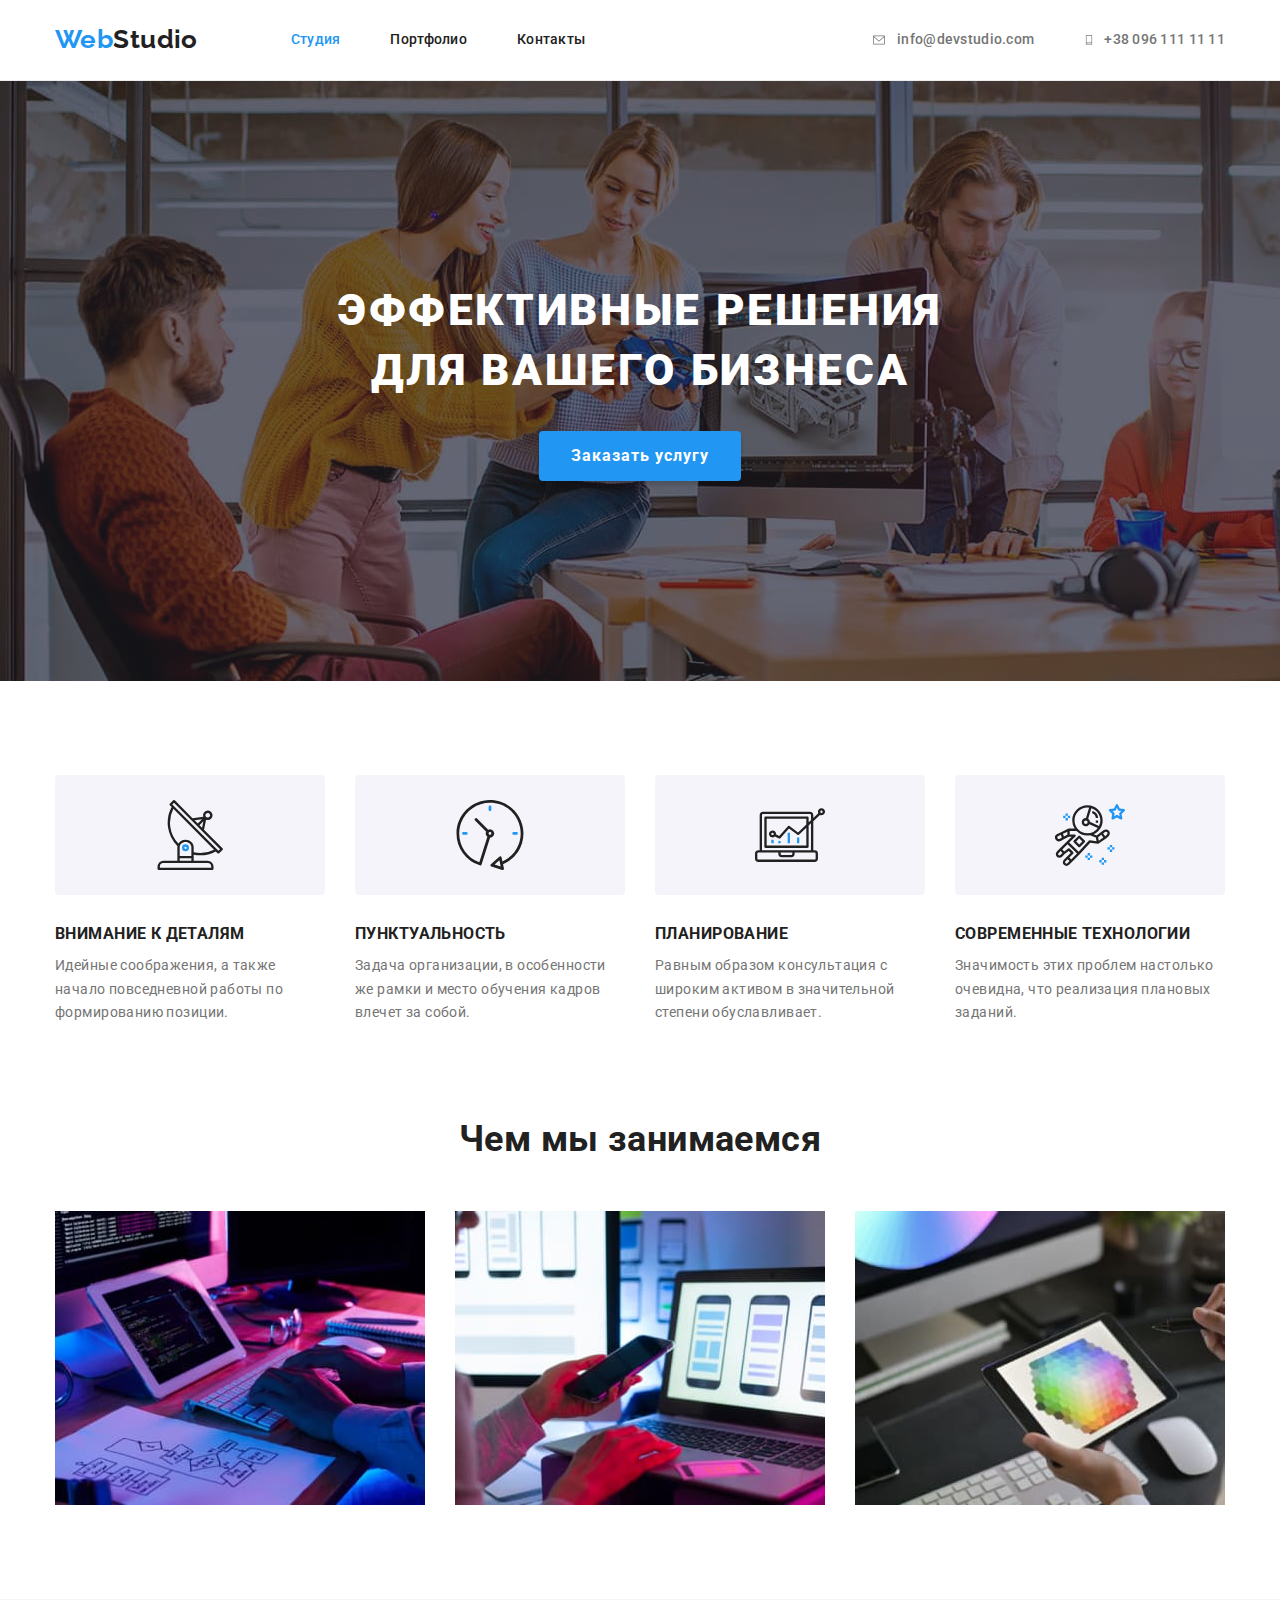
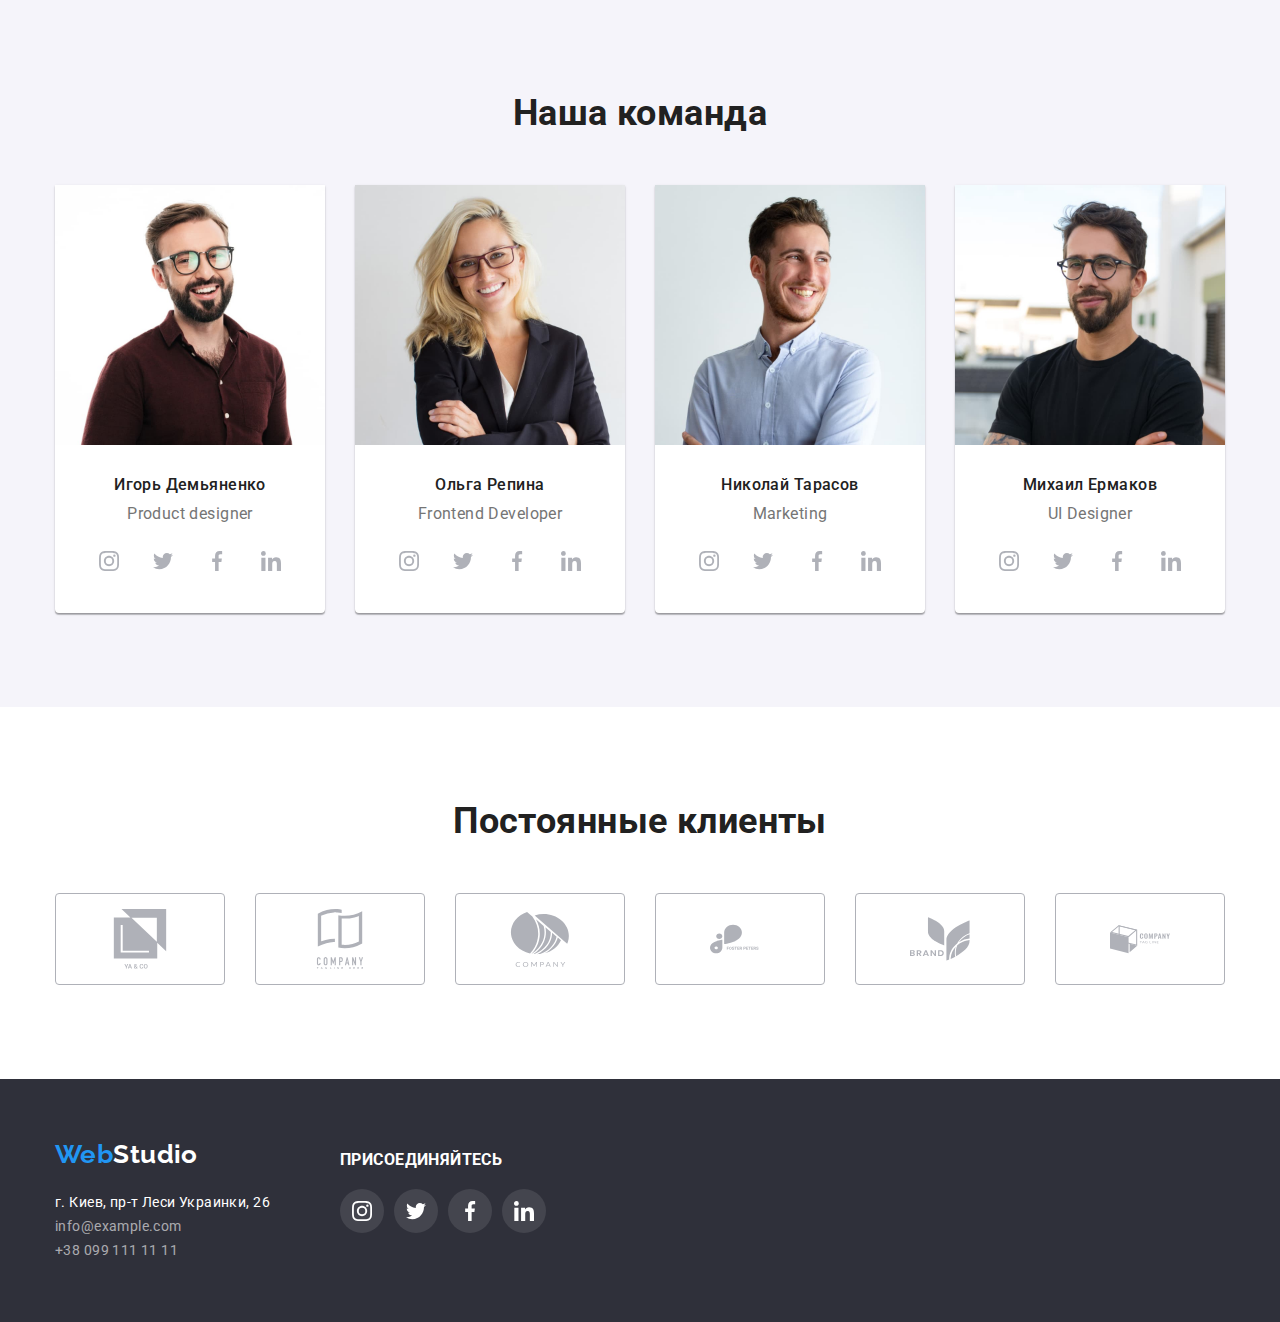
==== commit 630286bb: "размеры иконок" ====
--- a/index.html
+++ b/index.html
@@ -75,7 +75,7 @@
           <ul class="features-list">
             <li class="features">
               <div class="feature-picture">
-                <svg class="picture-icon" width="65" height="70">
+                <svg class="picture-icon" width="70" height="70">
                   <use href="./images/symbol-defs.svg#icon-antenna"></use>
                 </svg>
               </div>
@@ -86,7 +86,7 @@
             </li>
             <li class="features">
               <div class="feature-picture">
-                <svg class="picture-icon" width="67" height="70">
+                <svg class="picture-icon" width="70" height="70">
                   <use href="./images/symbol-defs.svg#icon-clock"></use>
                 </svg>
               </div>
@@ -97,7 +97,7 @@
             </li>
             <li class="features">
               <div class="feature-picture">
-                <svg class="picture-icon" width="70" height="54">
+                <svg class="picture-icon" width="70" height="70">
                   <use href="./images/symbol-defs.svg#icon-diagram"></use>
                 </svg>
               </div>
@@ -108,7 +108,7 @@
             </li>
             <li class="features">
               <div class="feature-picture">
-                <svg class="picture-icon" width="55" height="61">
+                <svg class="picture-icon" width="70" height="70">
                   <use href="./images/symbol-defs.svg#icon-astronaut"></use>
                 </svg>
               </div>
@@ -159,31 +159,31 @@
                 <ul class="social-links">
                   <li>
                     <a class="link-icon" href="">
-                      <svg class="social-icons">
+                      <svg class="social-icons" width="20" height="20">
                         <use href="./images/symbol-defs.svg#icon-instagram"></use>
                       </svg>
                     </a>
                   </li>
 
                   <li>
-                    <a class="link-twitter link-icon" href="">
-                      <svg class="social-icons twitter">
+                    <a class="link-icon" href="">
+                      <svg class="social-icons" width="20" height="20">
                         <use href="./images/symbol-defs.svg#icon-twitter"></use>
                       </svg>
                     </a>
                   </li>
 
                   <li>
-                    <a class="link-facebook link-icon" href="">
-                      <svg class="social-icons facebook">
+                    <a class="link-icon" href="">
+                      <svg class="social-icons" width="20" height="20">
                         <use href="./images/symbol-defs.svg#icon-facebook"></use>
                       </svg>
                     </a>
                   </li>
 
                   <li>
-                    <a class="link-linkedin link-icon" href="">
-                      <svg class="social-icons linkedin">
+                    <a class="link-icon" href="">
+                      <svg class="social-icons" width="20" height="20">
                         <use href="./images/symbol-defs.svg#icon-linkedin"></use>
                       </svg>
                     </a>
@@ -199,31 +199,31 @@
                 <ul class="social-links">
                   <li>
                     <a class="link-icon" href="">
-                      <svg class="social-icons">
+                      <svg class="social-icons" width="20" height="20">
                         <use href="./images/symbol-defs.svg#icon-instagram"></use>
                       </svg>
                     </a>
                   </li>
 
                   <li>
-                    <a class="link-twitter link-icon" href="">
-                      <svg class="social-icons twitter">
+                    <a class="link-icon" href="">
+                      <svg class="social-icons" width="20" height="20">
                         <use href="./images/symbol-defs.svg#icon-twitter"></use>
                       </svg>
                     </a>
                   </li>
 
                   <li>
-                    <a class="link-facebook link-icon" href="">
-                      <svg class="social-icons facebook">
+                    <a class="link-icon" href="">
+                      <svg class="social-icons" width="20" height="20">
                         <use href="./images/symbol-defs.svg#icon-facebook"></use>
                       </svg>
                     </a>
                   </li>
 
                   <li>
-                    <a class="link-linkedin link-icon" href="">
-                      <svg class="social-icons linkedin">
+                    <a class="link-icon" href="">
+                      <svg class="social-icons" width="20" height="20">
                         <use href="./images/symbol-defs.svg#icon-linkedin"></use>
                       </svg>
                     </a>
@@ -239,31 +239,31 @@
                 <ul class="social-links">
                   <li>
                     <a class="link-icon" href="">
-                      <svg class="social-icons">
+                      <svg class="social-icons" width="20" height="20">
                         <use href="./images/symbol-defs.svg#icon-instagram"></use>
                       </svg>
                     </a>
                   </li>
 
                   <li>
-                    <a class="link-twitter link-icon" href="">
-                      <svg class="social-icons twitter">
+                    <a class="link-icon" href="">
+                      <svg class="social-icons" width="20" height="20">
                         <use href="./images/symbol-defs.svg#icon-twitter"></use>
                       </svg>
                     </a>
                   </li>
 
                   <li>
-                    <a class="link-facebook link-icon" href="">
-                      <svg class="social-icons facebook">
+                    <a class="link-icon" href="">
+                      <svg class="social-icons" width="20" height="20">
                         <use href="./images/symbol-defs.svg#icon-facebook"></use>
                       </svg>
                     </a>
                   </li>
 
                   <li>
-                    <a class="link-linkedin link-icon" href="">
-                      <svg class="social-icons linkedin">
+                    <a class="link-icon" href="">
+                      <svg class="social-icons" width="20" height="20">
                         <use href="./images/symbol-defs.svg#icon-linkedin"></use>
                       </svg>
                     </a>
@@ -279,7 +279,7 @@
                 <ul class="social-links">
                   <li>
                     <a class="link-icon" href="">
-                      <svg class="social-icons">
+                      <svg class="social-icons" width="20" height="20">
                         <use href="./images/symbol-defs.svg#icon-instagram"></use>
                       </svg>
                     </a>
@@ -287,7 +287,7 @@
 
                   <li>
                     <a class="link-icon" href="">
-                      <svg class="social-icons">
+                      <svg class="social-icons" width="20" height="20">
                         <use href="./images/symbol-defs.svg#icon-twitter"></use>
                       </svg>
                     </a>
@@ -295,7 +295,7 @@
 
                   <li>
                     <a class="link-icon" href="">
-                      <svg class="social-icons">
+                      <svg class="social-icons" width="20" height="20">
                         <use href="./images/symbol-defs.svg#icon-facebook"></use>
                       </svg>
                     </a>
@@ -303,7 +303,7 @@
 
                   <li>
                     <a class="link-icon" href="">
-                      <svg class="social-icons">
+                      <svg class="social-icons" width="20" height="20">
                         <use href="./images/symbol-defs.svg#icon-linkedin"></use>
                       </svg>
                     </a>
@@ -389,7 +389,7 @@
           <ul class="social-links footer-links">
             <li>
               <a class="link-footer link-icon" href="">
-                <svg class="social-icons">
+                <svg class="social-icons" width="20" height="20">
                   <use href="./images/symbol-defs.svg#icon-instagram"></use>
                 </svg>
               </a>
@@ -397,7 +397,7 @@
 
             <li>
               <a class="link-footer link-icon" href="">
-                <svg class="social-icons">
+                <svg class="social-icons" width="20" height="20">
                   <use href="./images/symbol-defs.svg#icon-twitter"></use>
                 </svg>
               </a>
@@ -405,7 +405,7 @@
 
             <li>
               <a class="link-footer link-icon" href="">
-                <svg class="social-icons">
+                <svg class="social-icons" width="20" height="20">
                   <use href="./images/symbol-defs.svg#icon-facebook"></use>
                 </svg>
               </a>
@@ -413,7 +413,7 @@
 
             <li>
               <a class="link-footer link-icon" href="">
-                <svg class="social-icons">
+                <svg class="social-icons" width="20" height="20">
                   <use href="./images/symbol-defs.svg#icon-linkedin"></use>
                 </svg>
               </a>
--- a/css/styles.css
+++ b/css/styles.css
@@ -304,10 +304,6 @@
   align-items: center;
   fill: var(--icon-color);
 }
-.social-icons {
-  width: 20px;
-  height: 20px;
-}
 
 .link-icon:hover,
 .link-icon:focus {
@@ -461,6 +457,12 @@
   text-decoration: none;
   display: block;
 }
+
+.portfolio-link:hover,
+.portfolio-link:focus {
+  box-shadow: 0px 1px 1px rgba(0, 0, 0, 0.12), 0px 4px 4px rgba(0, 0, 0, 0.06),
+    1px 4px 6px rgba(0, 0, 0, 0.16);
+}
 .portfolio-title {
   margin: 0px;
 
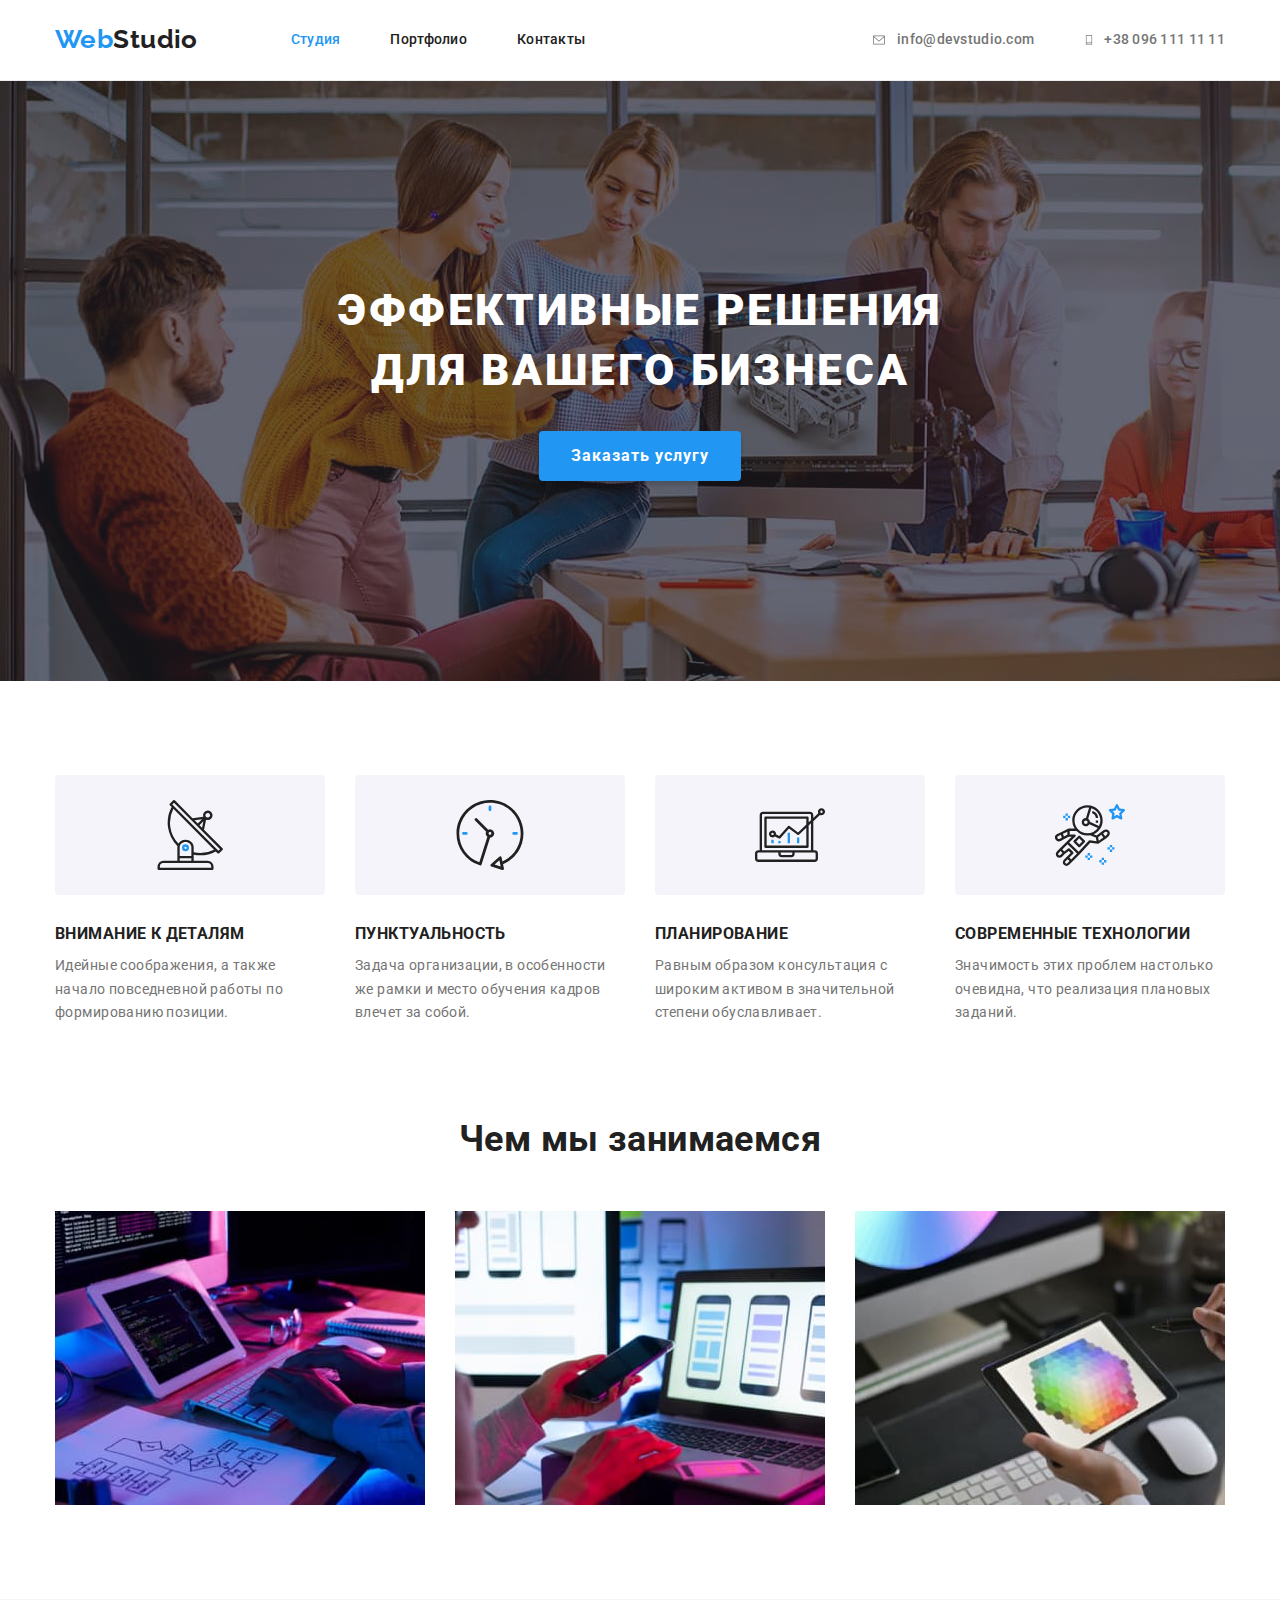
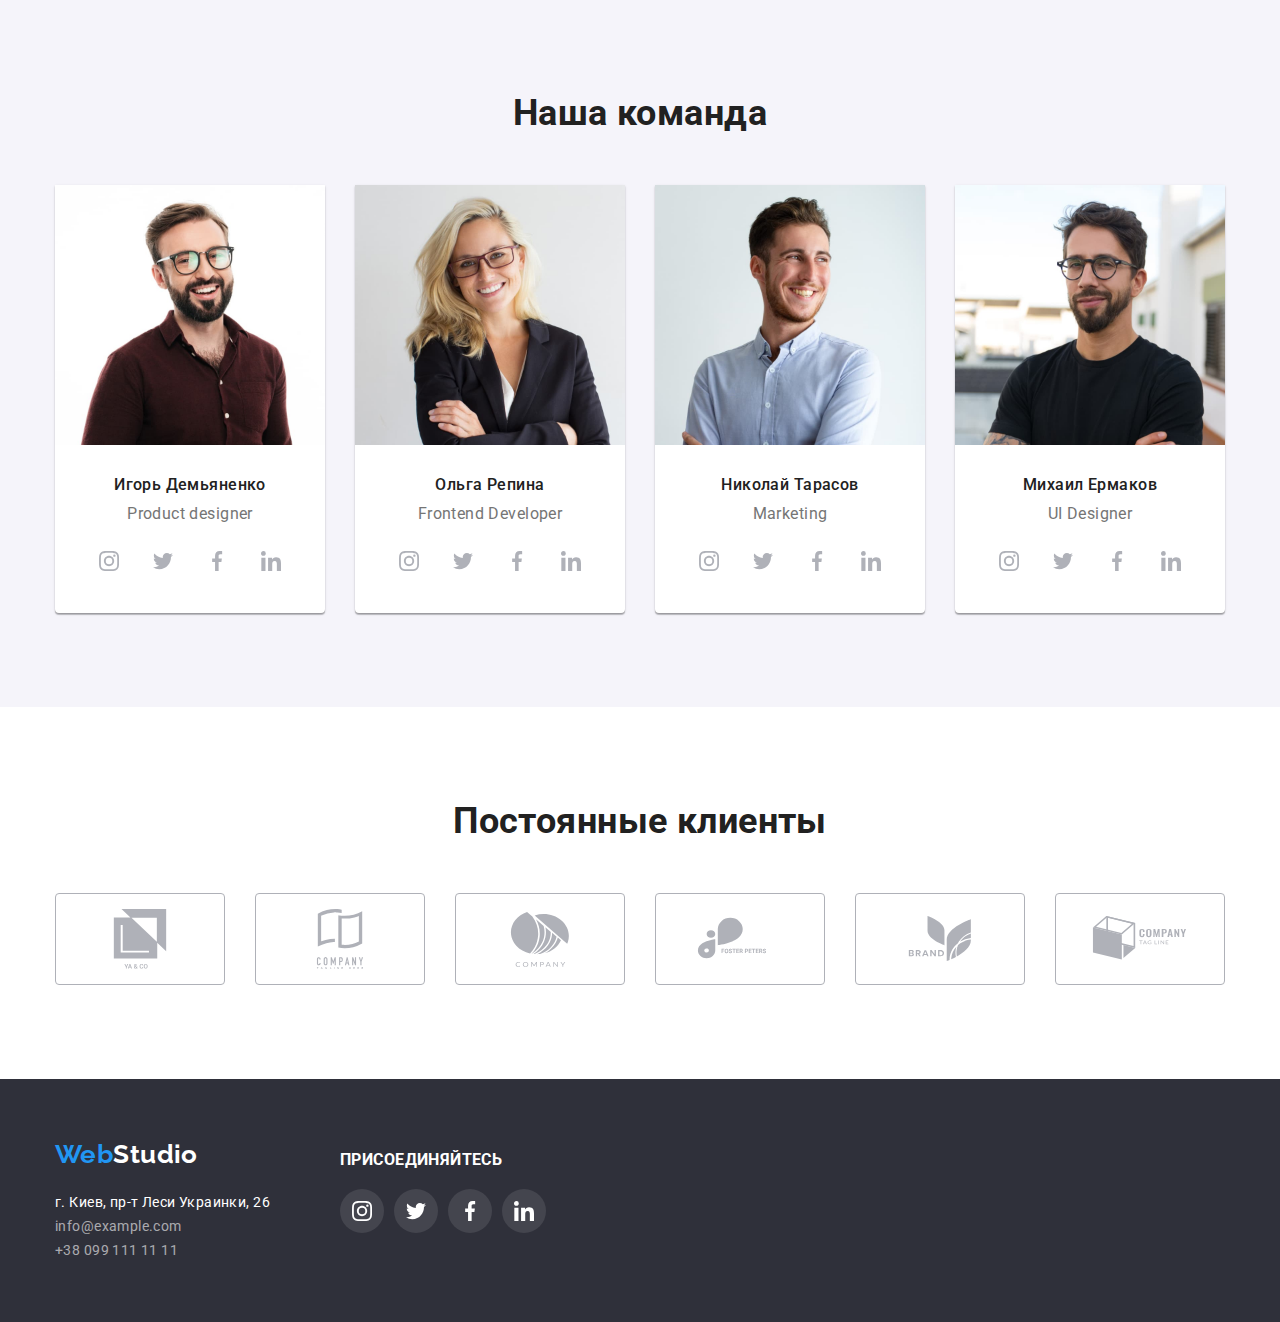
==== commit a5831092: "icon size" ====
--- a/index.html
+++ b/index.html
@@ -323,42 +323,42 @@
           <ul class="clients-links">
             <li>
               <a href="" class="client-link">
-                <svg class="client-icon">
+                <svg class="client-icon" width="106" height="60">
                   <use href="./images/symbol-defs.svg#icon-company1"></use>
                 </svg>
               </a>
             </li>
             <li>
               <a href="" class="client-link">
-                <svg class="client-icon">
+                <svg class="client-icon" width="106" height="60">
                   <use href="./images/symbol-defs.svg#icon-company2"></use>
                 </svg>
               </a>
             </li>
             <li>
               <a href="" class="client-link">
-                <svg class="client-icon">
+                <svg class="client-icon" width="106" height="60">
                   <use href="./images/symbol-defs.svg#icon-company3"></use>
                 </svg>
               </a>
             </li>
             <li>
               <a href="" class="client-link">
-                <svg class="client-icon">
+                <svg class="client-icon" width="106" height="60">
                   <use href="./images/symbol-defs.svg#icon-company4"></use>
                 </svg>
               </a>
             </li>
             <li>
               <a href="" class="client-link">
-                <svg class="client-icon">
+                <svg class="client-icon" width="106" height="60">
                   <use href="./images/symbol-defs.svg#icon-company5"></use>
                 </svg>
               </a>
             </li>
             <li>
               <a href="" class="client-link">
-                <svg class="client-icon">
+                <svg class="client-icon" width="106" height="60">
                   <use href="./images/symbol-defs.svg#icon-company6"></use>
                 </svg>
               </a>
--- a/css/styles.css
+++ b/css/styles.css
@@ -336,10 +336,6 @@
   fill: var(--accent-color);
   border: 1px solid var(--accent-color);
 }
-.client-icon {
-  width: 106px;
-  height: 60px;
-}
 
 /* футер */
 
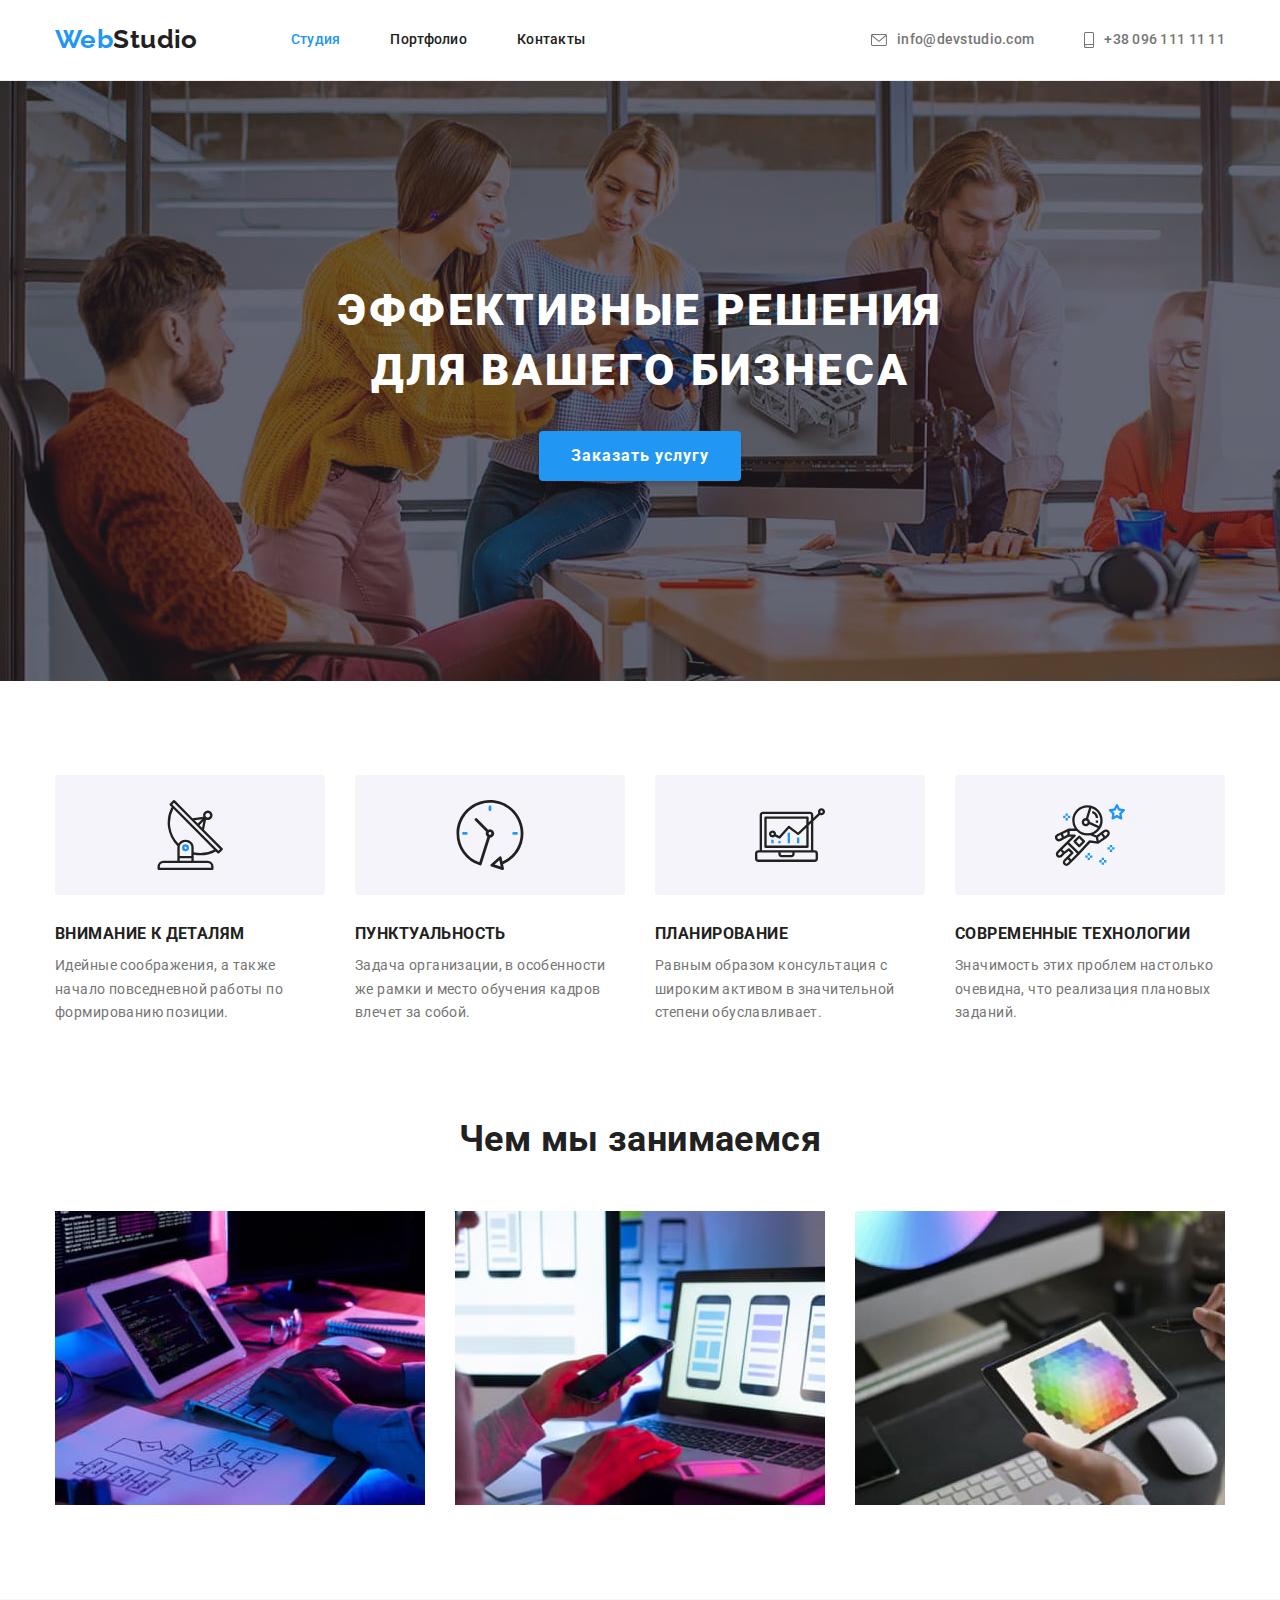
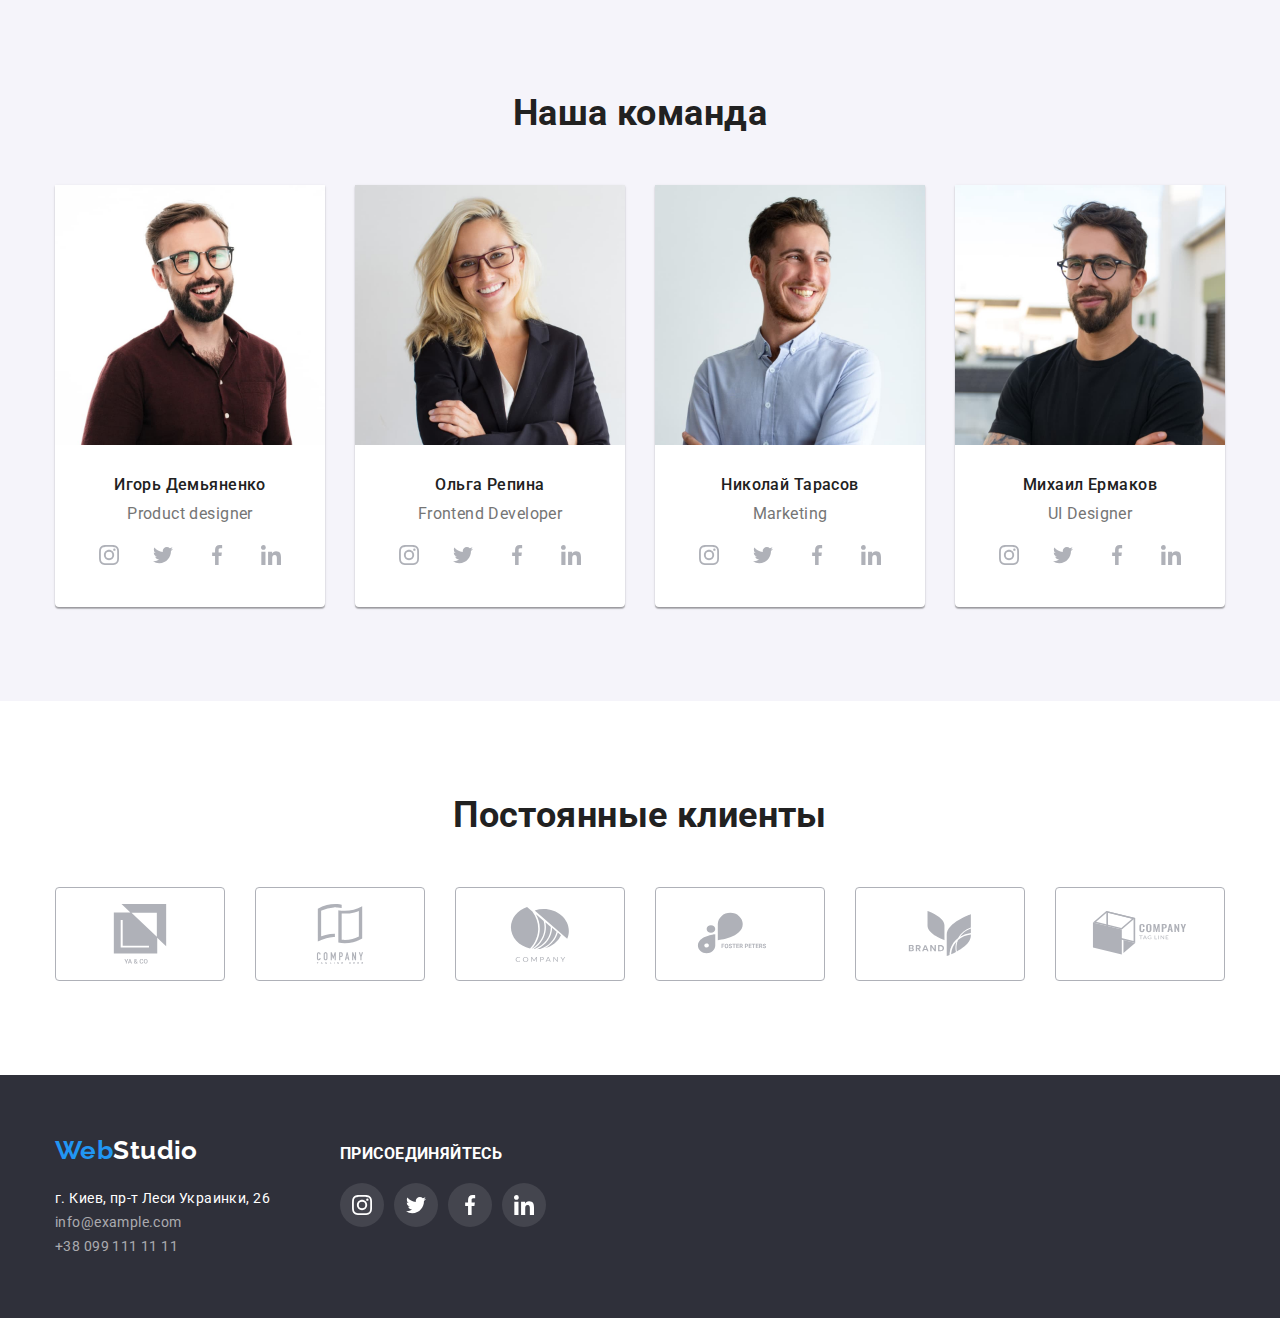
==== commit 158f69aa: "исправлены ошибки" ====
--- a/index.html
+++ b/index.html
@@ -157,7 +157,7 @@
                 <h3 class="team-name">Игорь Демьяненко</h3>
                 <p class="team-profession">Product designer</p>
                 <ul class="social-links">
-                  <li>
+                  <li class="soc-link-list">
                     <a class="link-icon" href="">
                       <svg class="social-icons" width="20" height="20">
                         <use href="./images/symbol-defs.svg#icon-instagram"></use>
@@ -165,7 +165,7 @@
                     </a>
                   </li>
 
-                  <li>
+                  <li class="soc-link-list">
                     <a class="link-icon" href="">
                       <svg class="social-icons" width="20" height="20">
                         <use href="./images/symbol-defs.svg#icon-twitter"></use>
@@ -173,7 +173,7 @@
                     </a>
                   </li>
 
-                  <li>
+                  <li class="soc-link-list">
                     <a class="link-icon" href="">
                       <svg class="social-icons" width="20" height="20">
                         <use href="./images/symbol-defs.svg#icon-facebook"></use>
@@ -181,7 +181,7 @@
                     </a>
                   </li>
 
-                  <li>
+                  <li class="soc-link-list">
                     <a class="link-icon" href="">
                       <svg class="social-icons" width="20" height="20">
                         <use href="./images/symbol-defs.svg#icon-linkedin"></use>
@@ -197,7 +197,7 @@
                 <h3 class="team-name">Ольга Репина</h3>
                 <p class="team-profession">Frontend Developer</p>
                 <ul class="social-links">
-                  <li>
+                  <li class="soc-link-list">
                     <a class="link-icon" href="">
                       <svg class="social-icons" width="20" height="20">
                         <use href="./images/symbol-defs.svg#icon-instagram"></use>
@@ -205,7 +205,7 @@
                     </a>
                   </li>
 
-                  <li>
+                  <li class="soc-link-list">
                     <a class="link-icon" href="">
                       <svg class="social-icons" width="20" height="20">
                         <use href="./images/symbol-defs.svg#icon-twitter"></use>
@@ -213,7 +213,7 @@
                     </a>
                   </li>
 
-                  <li>
+                  <li class="soc-link-list">
                     <a class="link-icon" href="">
                       <svg class="social-icons" width="20" height="20">
                         <use href="./images/symbol-defs.svg#icon-facebook"></use>
@@ -221,7 +221,7 @@
                     </a>
                   </li>
 
-                  <li>
+                  <li class="soc-link-list">
                     <a class="link-icon" href="">
                       <svg class="social-icons" width="20" height="20">
                         <use href="./images/symbol-defs.svg#icon-linkedin"></use>
@@ -237,7 +237,7 @@
                 <h3 class="team-name">Николай Тарасов</h3>
                 <p class="team-profession">Marketing</p>
                 <ul class="social-links">
-                  <li>
+                  <li class="soc-link-list">
                     <a class="link-icon" href="">
                       <svg class="social-icons" width="20" height="20">
                         <use href="./images/symbol-defs.svg#icon-instagram"></use>
@@ -245,7 +245,7 @@
                     </a>
                   </li>
 
-                  <li>
+                  <li class="soc-link-list">
                     <a class="link-icon" href="">
                       <svg class="social-icons" width="20" height="20">
                         <use href="./images/symbol-defs.svg#icon-twitter"></use>
@@ -253,7 +253,7 @@
                     </a>
                   </li>
 
-                  <li>
+                  <li class="soc-link-list">
                     <a class="link-icon" href="">
                       <svg class="social-icons" width="20" height="20">
                         <use href="./images/symbol-defs.svg#icon-facebook"></use>
@@ -261,7 +261,7 @@
                     </a>
                   </li>
 
-                  <li>
+                  <li class="soc-link-list">
                     <a class="link-icon" href="">
                       <svg class="social-icons" width="20" height="20">
                         <use href="./images/symbol-defs.svg#icon-linkedin"></use>
@@ -277,7 +277,7 @@
                 <h3 class="team-name">Михаил Ермаков</h3>
                 <p class="team-profession">UI Designer</p>
                 <ul class="social-links">
-                  <li>
+                  <li class="soc-link-list">
                     <a class="link-icon" href="">
                       <svg class="social-icons" width="20" height="20">
                         <use href="./images/symbol-defs.svg#icon-instagram"></use>
@@ -285,7 +285,7 @@
                     </a>
                   </li>
 
-                  <li>
+                  <li class="soc-link-list">
                     <a class="link-icon" href="">
                       <svg class="social-icons" width="20" height="20">
                         <use href="./images/symbol-defs.svg#icon-twitter"></use>
@@ -293,7 +293,7 @@
                     </a>
                   </li>
 
-                  <li>
+                  <li class="soc-link-list">
                     <a class="link-icon" href="">
                       <svg class="social-icons" width="20" height="20">
                         <use href="./images/symbol-defs.svg#icon-facebook"></use>
@@ -301,7 +301,7 @@
                     </a>
                   </li>
 
-                  <li>
+                  <li class="soc-link-list">
                     <a class="link-icon" href="">
                       <svg class="social-icons" width="20" height="20">
                         <use href="./images/symbol-defs.svg#icon-linkedin"></use>
@@ -387,7 +387,7 @@
         <div class="footer-social">
           <h3 class="uppercase-header social-header">Присоединяйтесь</h3>
           <ul class="social-links footer-links">
-            <li>
+            <li class="soc-link-list">
               <a class="link-footer link-icon" href="">
                 <svg class="social-icons" width="20" height="20">
                   <use href="./images/symbol-defs.svg#icon-instagram"></use>
@@ -395,7 +395,7 @@
               </a>
             </li>
 
-            <li>
+            <li class="soc-link-list">
               <a class="link-footer link-icon" href="">
                 <svg class="social-icons" width="20" height="20">
                   <use href="./images/symbol-defs.svg#icon-twitter"></use>
@@ -403,7 +403,7 @@
               </a>
             </li>
 
-            <li>
+            <li class="soc-link-list">
               <a class="link-footer link-icon" href="">
                 <svg class="social-icons" width="20" height="20">
                   <use href="./images/symbol-defs.svg#icon-facebook"></use>
@@ -411,7 +411,7 @@
               </a>
             </li>
 
-            <li>
+            <li class="soc-link-list">
               <a class="link-footer link-icon" href="">
                 <svg class="social-icons" width="20" height="20">
                   <use href="./images/symbol-defs.svg#icon-linkedin"></use>
--- a/css/styles.css
+++ b/css/styles.css
@@ -215,6 +215,10 @@
   display: flex;
 }
 
+.features {
+  width: 270px;
+  align-items: baseline;
+}
 .features:not(:last-child) {
   margin-right: 30px;
 }
@@ -230,9 +234,8 @@
 }
 
 .feature-picture {
-  width: 270px;
-  height: 120px;
   margin-bottom: 30px;
+  padding: 25px 0;
   background-color: var(--background-color-light);
   display: flex;
   justify-content: center;
@@ -289,10 +292,13 @@
   text-align: center;
 }
 .social-links {
-  width: 206px;
-  display: inline-flex;
-  justify-content: space-between;
-  margin: 16px 32px 0 32px;
+  /* width: 206px; */
+  display: flex;
+  justify-content: center;
+  margin-top: 10px;
+}
+.soc-link-list:not(:last-child) {
+  margin-right: 10px;
 }
 
 .link-icon {
@@ -324,7 +330,8 @@
   align-items: center;
 
   width: 170px;
-  height: 92px;
+  padding-top: 16px;
+  padding-bottom: 16px;
   border: 1px solid var(--icon-color);
   border-radius: 4px;
 
@@ -346,6 +353,7 @@
 }
 .footer-box {
   display: flex;
+  align-items: baseline;
 }
 .logo-footer {
   color: var(--accent-color);
@@ -380,7 +388,6 @@
 }
 
 .social-header {
-  margin-top: 12px;
   margin-bottom: 0;
   color: var(--secondary-color);
 }
